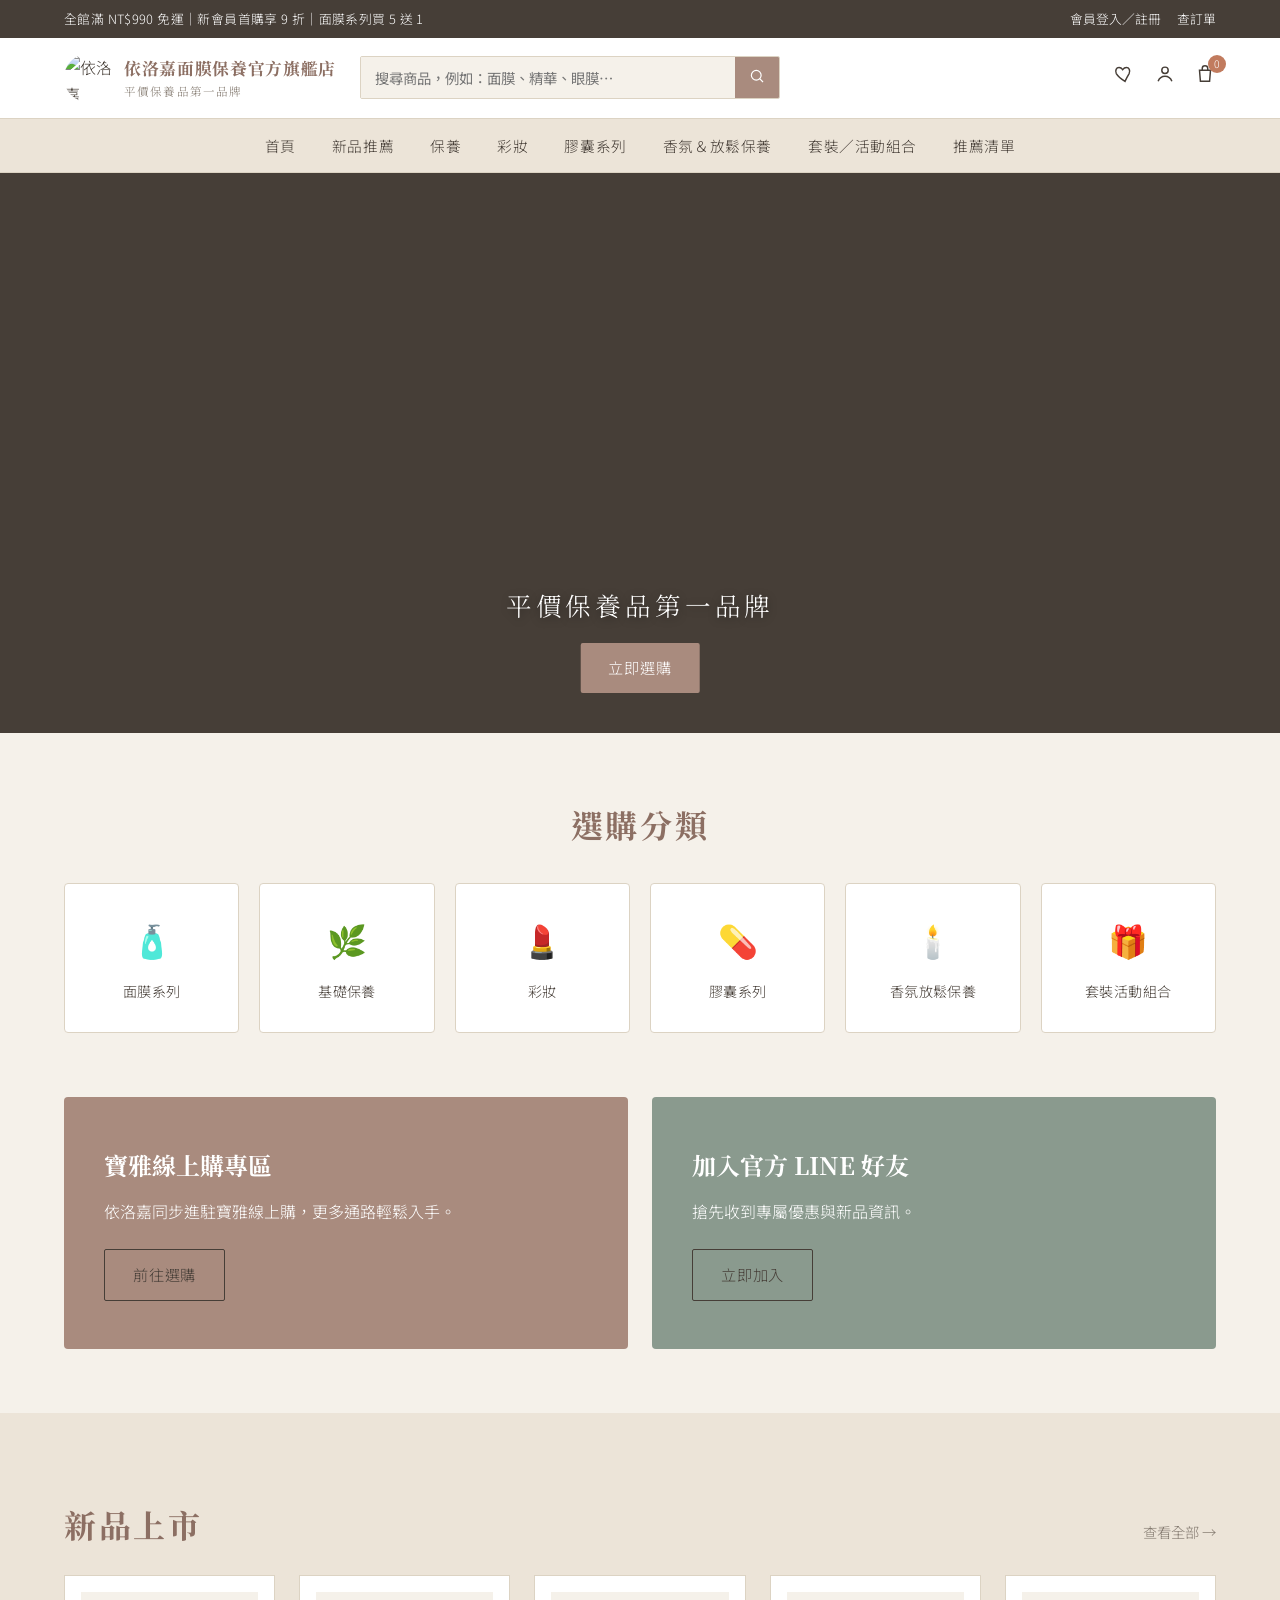
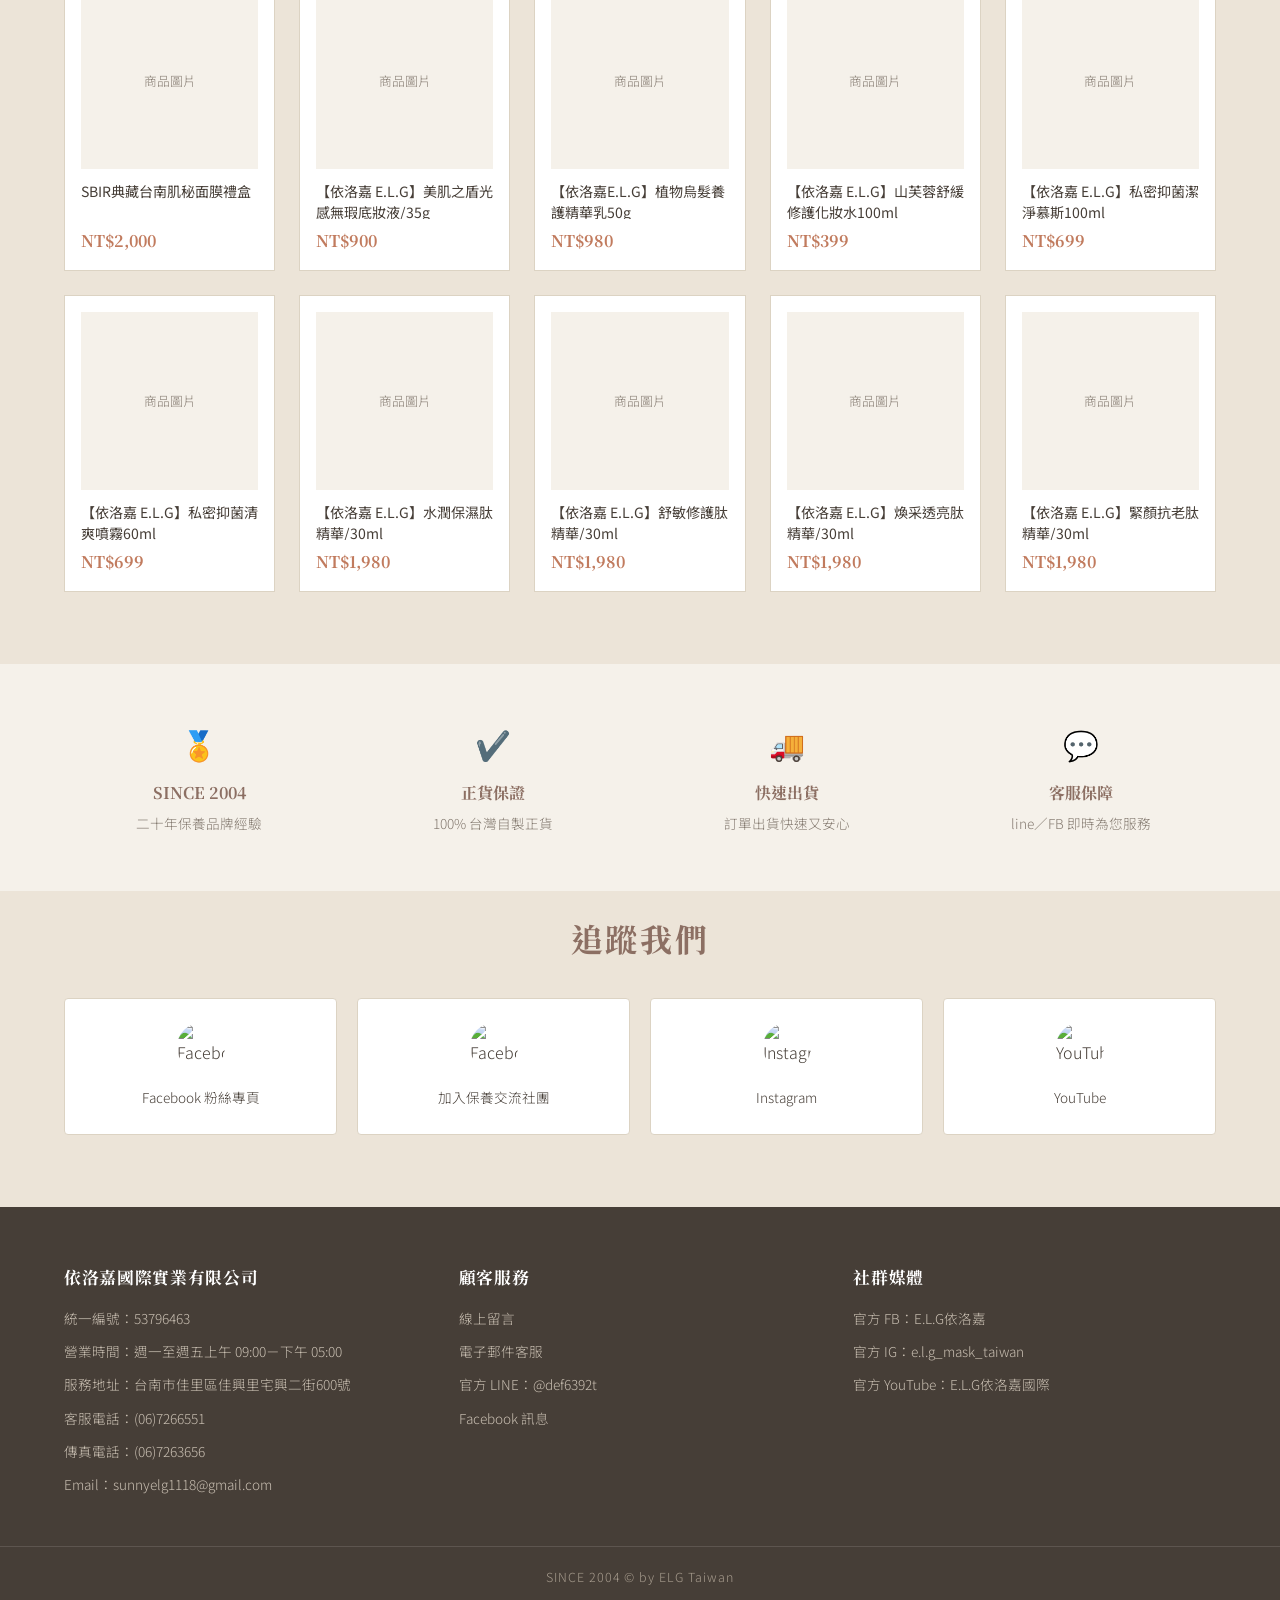
==== index.html @ 9f3d110c "Add homepage for ELG Taiwan flagship store Pure HTML/CSS homepage with Morandi color palette, magazi" ====
<!DOCTYPE html>
<html lang="zh-Hant">
<head>
<meta charset="UTF-8">
<meta name="viewport" content="width=device-width, initial-scale=1.0">
<title>依洛嘉面膜保養官方旗艦店｜平價保養品第一品牌</title>
<meta name="description" content="依洛嘉 E.L.G 面膜保養官方旗艦店，平價保養品第一品牌。提供面膜、保養、彩妝、膠囊系列、香氛放鬆保養等商品，線上選購最新優惠。">
<link rel="preconnect" href="https://fonts.googleapis.com">
<link rel="preconnect" href="https://fonts.gstatic.com" crossorigin>
<link href="https://fonts.googleapis.com/css2?family=Noto+Serif+TC:wght@500;700&family=Noto+Sans+TC:wght@300;400;500;700&display=swap" rel="stylesheet">
<link rel="stylesheet" href="css/style.css">
</head>
<body>

<!-- ========== 頂部提示列 ========== -->
<div class="topbar">
  <div class="topbar__inner">
    <p class="topbar__marquee">全館滿 NT$990 免運｜新會員首購享 9 折｜面膜系列買 5 送 1</p>
    <nav class="topbar__links" aria-label="會員功能">
      <a href="#">會員登入／註冊</a>
      <a href="#">查訂單</a>
    </nav>
  </div>
</div>

<!-- ========== 主導覽 Header ========== -->
<header class="site-header">
  <input type="checkbox" id="nav-toggle" class="nav-toggle">
  <div class="site-header__inner">

    <a href="index.html" class="logo">
      <img src="https://image-cdn-flare.qdm.cloud/q60d4bf275a1cc/image/data/2021/07/08/687747297079cf05accaf8c39b021a14.jpg" alt="依洛嘉 E.L.G Logo">
      <span class="logo__text">
        <strong>依洛嘉面膜保養官方旗艦店</strong>
        <small>平價保養品第一品牌</small>
      </span>
    </a>

    <form class="search-form" action="#" method="get" role="search">
      <input type="search" name="q" placeholder="搜尋商品，例如：面膜、精華、眼膜…" aria-label="搜尋商品">
      <button type="submit" aria-label="搜尋">
        <svg viewBox="0 0 24 24" fill="none" stroke="currentColor" stroke-width="1.6"><circle cx="11" cy="11" r="6.5"/><path d="M20 20l-4.5-4.5"/></svg>
      </button>
    </form>

    <div class="header-icons">
      <a href="#" class="header-icons__item" aria-label="願望清單">
        <svg viewBox="0 0 24 24" fill="none" stroke="currentColor" stroke-width="1.6"><path d="M12 20s-7-4.35-9.5-8.5C1 8 2.5 5 5.5 5c2 0 3.2 1.2 4 2.3C10.3 6.2 11.5 5 13.5 5c3 0 4.5 3 3 6.5C14 15.65 12 20 12 20Z"/></svg>
      </a>
      <a href="#" class="header-icons__item" aria-label="會員中心">
        <svg viewBox="0 0 24 24" fill="none" stroke="currentColor" stroke-width="1.6"><circle cx="12" cy="8" r="3.5"/><path d="M4.5 20c1.5-4 5-5.5 7.5-5.5s6 1.5 7.5 5.5"/></svg>
      </a>
      <a href="#" class="header-icons__item header-icons__item--cart" aria-label="購物車">
        <svg viewBox="0 0 24 24" fill="none" stroke="currentColor" stroke-width="1.6"><path d="M6 8h12l-1 12H7L6 8Z"/><path d="M9 8V6a3 3 0 0 1 6 0v2"/></svg>
        <span class="cart-badge">0</span>
      </a>
    </div>

    <label for="nav-toggle" class="nav-toggle-label" aria-label="開啟選單">
      <span></span><span></span><span></span>
    </label>
  </div>

  <!-- ========== 主選單 ========== -->
  <nav class="main-nav">
    <ul class="main-nav__list">
      <li><a href="#">首頁</a></li>
      <li><a href="#">新品推薦</a></li>

      <li>
        <details>
          <summary>保養</summary>
          <div class="dropdown dropdown--mega">
            <div class="dropdown__col">
              <h4>基礎保養</h4>
              <ul>
                <li><a href="#">化妝水／精華</a></li>
                <li><a href="#">乳液／面霜</a></li>
                <li><a href="#">控油／抗痘</a></li>
                <li><a href="#">眼部保養</a></li>
                <li><a href="#">清潔洗卸</a></li>
                <li><a href="#">私密保養</a></li>
              </ul>
            </div>
            <div class="dropdown__col">
              <h4>面膜系列</h4>
              <ul>
                <li><a href="#">補水／保濕面膜</a></li>
                <li><a href="#">修護面膜</a></li>
                <li><a href="#">抗老／亮白面膜</a></li>
                <li><a href="#">眼膜</a></li>
                <li><a href="#">唇膜</a></li>
                <li><a href="#">手足保養</a></li>
                <li><a href="#">局部保養</a></li>
              </ul>
            </div>
          </div>
        </details>
      </li>

      <li>
        <details>
          <summary>彩妝</summary>
          <div class="dropdown">
            <ul>
              <li><a href="#">臉部彩妝</a></li>
              <li><a href="#">眼妝</a></li>
              <li><a href="#">唇妝</a></li>
              <li><a href="#">定妝／修容</a></li>
            </ul>
          </div>
        </details>
      </li>

      <li>
        <details>
          <summary>膠囊系列</summary>
          <div class="dropdown">
            <ul>
              <li><a href="#">保養膠囊</a></li>
              <li><a href="#">時空膠囊</a></li>
              <li><a href="#">護髮膠囊</a></li>
            </ul>
          </div>
        </details>
      </li>

      <li>
        <details>
          <summary>香氛＆放鬆保養</summary>
          <div class="dropdown">
            <ul>
              <li><a href="#">精油</a></li>
              <li><a href="#">香水</a></li>
              <li><a href="#">SPA蒸氣眼罩</a></li>
            </ul>
          </div>
        </details>
      </li>

      <li>
        <details>
          <summary>套裝／活動組合</summary>
          <div class="dropdown">
            <ul>
              <li><a href="#">限定組合</a></li>
              <li><a href="#">禮盒／節日限定</a></li>
              <li><a href="#">促銷／新品推薦</a></li>
            </ul>
          </div>
        </details>
      </li>

      <li>
        <details>
          <summary>推薦清單</summary>
          <div class="dropdown">
            <ul>
              <li><a href="#">乾燥肌</a></li>
              <li><a href="#">敏感肌</a></li>
              <li><a href="#">痘痘粉刺肌</a></li>
              <li><a href="#">暗沉／老化</a></li>
              <li><a href="#">旅行便攜</a></li>
            </ul>
          </div>
        </details>
      </li>
    </ul>
  </nav>
</header>

<main>

  <!-- ========== 主視覺輪播 ========== -->
  <section class="hero" aria-label="主視覺輪播">
    <div class="hero__carousel">
      <a href="https://www.elg.com.tw/%E3%80%90%E5%AF%B6%E9%9B%85%E7%B7%9A%E4%B8%8A%E8%B3%BC%E5%B0%88%E5%8D%80%E3%80%91" class="hero__slide" style="animation-delay:0s">
        <img src="https://image-cdn-flare.qdm.cloud/q60d4bf275a1cc/image/data/2022/02/09/eb93a2e07f1023db394487aa5cb11ea7.jpg" alt="寶雅線上購專區">
      </a>
      <a href="https://lin.ee/k1XI3R1" class="hero__slide" style="animation-delay:4s">
        <img src="https://image-cdn-flare.qdm.cloud/q60d4bf275a1cc/image/data/2024/04/09/ffadb8783f79af01b2837f3e7589319a.jpg" alt="加入官方 LINE 好友">
      </a>
      <a href="#" class="hero__slide" style="animation-delay:8s">
        <img src="https://image-cdn-flare.qdm.cloud/q60d4bf275a1cc/image/data/2024/05/16/706f2f9a3b0bb71d6ec86ab7e56e1674.png" alt="品牌形象圖">
      </a>
      <a href="#" class="hero__slide" style="animation-delay:12s">
        <img src="https://image-cdn-flare.qdm.cloud/q60d4bf275a1cc/image/data/2024/03/29/bc053ead0a1ae399f54a1c70ff01e916.jpg" alt="新會員好禮">
      </a>
    </div>
    <div class="hero__caption">
      <p class="hero__slogan">平價保養品第一品牌</p>
      <a href="#latest-products" class="btn btn--primary">立即選購</a>
    </div>
  </section>

  <!-- ========== 分類快捷區 ========== -->
  <section class="categories">
    <div class="container">
      <h2 class="section-title">選購分類</h2>
      <div class="categories__grid">
        <a href="#" class="category-card">
          <span class="category-card__icon">🧴</span>
          <span class="category-card__name">面膜系列</span>
        </a>
        <a href="#" class="category-card">
          <span class="category-card__icon">🌿</span>
          <span class="category-card__name">基礎保養</span>
        </a>
        <a href="#" class="category-card">
          <span class="category-card__icon">💄</span>
          <span class="category-card__name">彩妝</span>
        </a>
        <a href="#" class="category-card">
          <span class="category-card__icon">💊</span>
          <span class="category-card__name">膠囊系列</span>
        </a>
        <a href="#" class="category-card">
          <span class="category-card__icon">🕯️</span>
          <span class="category-card__name">香氛放鬆保養</span>
        </a>
        <a href="#" class="category-card">
          <span class="category-card__icon">🎁</span>
          <span class="category-card__name">套裝活動組合</span>
        </a>
      </div>
    </div>
  </section>

  <!-- ========== 促銷橫幅 ========== -->
  <section class="promo-banner">
    <div class="container promo-banner__grid">
      <div class="promo-banner__block promo-banner__block--primary">
        <h3>寶雅線上購專區</h3>
        <p>依洛嘉同步進駐寶雅線上購，更多通路輕鬆入手。</p>
        <a href="https://www.elg.com.tw/%E3%80%90%E5%AF%B6%E9%9B%85%E7%B7%9A%E4%B8%8A%E8%B3%BC%E5%B0%88%E5%8D%80%E3%80%91" class="btn btn--outline">前往選購</a>
      </div>
      <div class="promo-banner__block promo-banner__block--secondary">
        <h3>加入官方 LINE 好友</h3>
        <p>搶先收到專屬優惠與新品資訊。</p>
        <a href="https://lin.ee/k1XI3R1" class="btn btn--outline">立即加入</a>
      </div>
    </div>
  </section>

  <!-- ========== 最新商品 ========== -->
  <section class="latest-products" id="latest-products">
    <div class="container">
      <div class="section-head">
        <h2 class="section-title">新品上市</h2>
        <a href="#" class="section-head__more">查看全部 →</a>
      </div>
      <div class="product-grid">

        <article class="product-card">
          <a href="#" class="product-card__image"><span>商品圖片</span></a>
          <h3 class="product-card__name"><a href="#">SBIR典藏台南肌秘面膜禮盒</a></h3>
          <p class="product-card__price">NT$2,000</p>
        </article>

        <article class="product-card">
          <a href="#" class="product-card__image"><span>商品圖片</span></a>
          <h3 class="product-card__name"><a href="#">【依洛嘉 E.L.G】美肌之盾光感無瑕底妝液/35g</a></h3>
          <p class="product-card__price">NT$900</p>
        </article>

        <article class="product-card">
          <a href="#" class="product-card__image"><span>商品圖片</span></a>
          <h3 class="product-card__name"><a href="#">【依洛嘉E.L.G】植物烏髮養護精華乳50g</a></h3>
          <p class="product-card__price">NT$980</p>
        </article>

        <article class="product-card">
          <a href="#" class="product-card__image"><span>商品圖片</span></a>
          <h3 class="product-card__name"><a href="#">【依洛嘉 E.L.G】山芙蓉舒緩修護化妝水100ml</a></h3>
          <p class="product-card__price">NT$399</p>
        </article>

        <article class="product-card">
          <a href="#" class="product-card__image"><span>商品圖片</span></a>
          <h3 class="product-card__name"><a href="#">【依洛嘉 E.L.G】私密抑菌潔淨慕斯100ml</a></h3>
          <p class="product-card__price">NT$699</p>
        </article>

        <article class="product-card">
          <a href="#" class="product-card__image"><span>商品圖片</span></a>
          <h3 class="product-card__name"><a href="#">【依洛嘉 E.L.G】私密抑菌清爽噴霧60ml</a></h3>
          <p class="product-card__price">NT$699</p>
        </article>

        <article class="product-card">
          <a href="#" class="product-card__image"><span>商品圖片</span></a>
          <h3 class="product-card__name"><a href="#">【依洛嘉 E.L.G】水潤保濕肽精華/30ml</a></h3>
          <p class="product-card__price">NT$1,980</p>
        </article>

        <article class="product-card">
          <a href="#" class="product-card__image"><span>商品圖片</span></a>
          <h3 class="product-card__name"><a href="#">【依洛嘉 E.L.G】舒敏修護肽精華/30ml</a></h3>
          <p class="product-card__price">NT$1,980</p>
        </article>

        <article class="product-card">
          <a href="#" class="product-card__image"><span>商品圖片</span></a>
          <h3 class="product-card__name"><a href="#">【依洛嘉 E.L.G】煥采透亮肽精華/30ml</a></h3>
          <p class="product-card__price">NT$1,980</p>
        </article>

        <article class="product-card">
          <a href="#" class="product-card__image"><span>商品圖片</span></a>
          <h3 class="product-card__name"><a href="#">【依洛嘉 E.L.G】緊顏抗老肽精華/30ml</a></h3>
          <p class="product-card__price">NT$1,980</p>
        </article>

      </div>
    </div>
  </section>

  <!-- ========== 品牌信任區 ========== -->
  <section class="trust">
    <div class="container trust__grid">
      <div class="trust__item">
        <span class="trust__icon">🏅</span>
        <h3>SINCE 2004</h3>
        <p>二十年保養品牌經驗</p>
      </div>
      <div class="trust__item">
        <span class="trust__icon">✔️</span>
        <h3>正貨保證</h3>
        <p>100% 台灣自製正貨</p>
      </div>
      <div class="trust__item">
        <span class="trust__icon">🚚</span>
        <h3>快速出貨</h3>
        <p>訂單出貨快速又安心</p>
      </div>
      <div class="trust__item">
        <span class="trust__icon">💬</span>
        <h3>客服保障</h3>
        <p>line／FB 即時為您服務</p>
      </div>
    </div>
  </section>

  <!-- ========== 社群連結 ========== -->
  <section class="social">
    <div class="container">
      <h2 class="section-title">追蹤我們</h2>
      <div class="social__grid">
        <a href="https://www.facebook.com/elgshop" class="social-card" target="_blank" rel="noopener">
          <img src="https://image-cdn-flare.qdm.cloud/q60d4bf275a1cc/image/data/2021/09/24/37810461f75e41aa3a1277929921a789.jpg" alt="Facebook 粉絲專頁">
          <span>Facebook 粉絲專頁</span>
        </a>
        <a href="https://www.facebook.com/groups/elgbeautiful" class="social-card" target="_blank" rel="noopener">
          <img src="https://image-cdn-flare.qdm.cloud/q60d4bf275a1cc/image/data/2021/09/24/b0bff9e46a9417745fcccc2fa30e5704.jpg" alt="Facebook 社團">
          <span>加入保養交流社團</span>
        </a>
        <a href="https://www.instagram.com/e.l.g_mask_taiwan/" class="social-card" target="_blank" rel="noopener">
          <img src="https://image-cdn-flare.qdm.cloud/q60d4bf275a1cc/image/data/2021/09/24/e2612e3e4bf69b62ef48c8296b8240cc.jpg" alt="Instagram">
          <span>Instagram</span>
        </a>
        <a href="https://www.youtube.com/channel/UCHavmgJFWc-RgWnPcysogzw" class="social-card" target="_blank" rel="noopener">
          <img src="https://image-cdn-flare.qdm.cloud/q60d4bf275a1cc/image/data/2021/09/24/5ffafa16a5ea81bb3bed4cd703a81ddb.jpg" alt="YouTube">
          <span>YouTube</span>
        </a>
      </div>
    </div>
  </section>

</main>

<!-- ========== 頁尾 ========== -->
<footer class="site-footer">
  <div class="container site-footer__grid">

    <div class="site-footer__col">
      <h4>依洛嘉國際實業有限公司</h4>
      <p>統一編號：53796463</p>
      <p>營業時間：週一至週五上午 09:00－下午 05:00</p>
      <p>服務地址：台南市佳里區佳興里宅興二街600號</p>
      <p>客服電話：(06)7266551</p>
      <p>傳真電話：(06)7263656</p>
      <p>Email：<a href="mailto:sunnyelg1118@gmail.com">sunnyelg1118@gmail.com</a></p>
    </div>

    <div class="site-footer__col">
      <h4>顧客服務</h4>
      <p><a href="https://www.elg.com.tw/contact">線上留言</a></p>
      <p><a href="mailto:sunnyelg1118@gmail.com">電子郵件客服</a></p>
      <p><a href="https://line.naver.jp/ti/p/~@def6392t">官方 LINE：@def6392t</a></p>
      <p><a href="https://www.messenger.com/t/elgshop">Facebook 訊息</a></p>
    </div>

    <div class="site-footer__col">
      <h4>社群媒體</h4>
      <p><a href="https://www.facebook.com/elgshop">官方 FB：E.L.G依洛嘉</a></p>
      <p><a href="https://www.instagram.com/e.l.g_mask_taiwan/">官方 IG：e.l.g_mask_taiwan</a></p>
      <p><a href="https://www.youtube.com/channel/UCHavmgJFWc-RgWnPcysogzw">官方 YouTube：E.L.G依洛嘉國際</a></p>
    </div>

  </div>

  <div class="site-footer__bottom">
    <p>SINCE 2004 &copy; by ELG Taiwan</p>
  </div>
</footer>

</body>
</html>
---- css/style.css ----
/* ========================================================
   依洛嘉面膜保養官方旗艦店｜首頁樣式
   色系：莫蘭迪（低飽和灰調） / 風格：雜誌編輯風 / RWD：純 CSS
   ======================================================== */

:root {
  /* 莫蘭迪色票 */
  --color-bg:        #F5F1EA;   /* 燕麥米底色 */
  --color-bg-alt:     #ECE4D8;   /* 區塊交替底色 */
  --color-surface:    #FFFFFF;
  --color-primary:     #A98B7E;   /* 霧玫瑰／灰棕 */
  --color-primary-dark:#8C6F63;
  --color-secondary:   #8A9A8E;   /* 霧灰綠 */
  --color-accent:      #C17B5E;   /* 磚橘，點綴促銷 */
  --color-text:        #463E37;   /* 暖灰黑 */
  --color-text-light:  #847A70;
  --color-border:      #DCD3C3;

  --font-serif: "Noto Serif TC", serif;
  --font-sans:  "Noto Sans TC", sans-serif;

  --container-width: 1200px;
}

* { box-sizing: border-box; }
html, body { margin: 0; padding: 0; }

body {
  font-family: var(--font-sans);
  color: var(--color-text);
  background: var(--color-bg);
  line-height: 1.7;
  font-weight: 300;
}

img { max-width: 100%; display: block; }
a { color: inherit; text-decoration: none; }
ul { list-style: none; margin: 0; padding: 0; }

.container {
  max-width: var(--container-width);
  margin: 0 auto;
  padding: 0 24px;
}

.section-title {
  font-family: var(--font-serif);
  font-weight: 700;
  font-size: 2rem;
  letter-spacing: 0.08em;
  margin: 0 0 32px;
  text-align: center;
  color: var(--color-primary-dark);
}

.section-head {
  display: flex;
  align-items: baseline;
  justify-content: space-between;
  margin-bottom: 24px;
}
.section-head .section-title { margin-bottom: 0; }
.section-head__more {
  font-size: 0.9rem;
  color: var(--color-text-light);
  white-space: nowrap;
}
.section-head__more:hover { color: var(--color-primary); }

.btn {
  display: inline-block;
  padding: 12px 28px;
  border-radius: 2px;
  font-size: 0.95rem;
  letter-spacing: 0.05em;
  transition: background .2s, color .2s, border-color .2s;
}
.btn--primary {
  background: var(--color-primary);
  color: #fff;
}
.btn--primary:hover { background: var(--color-primary-dark); }
.btn--outline {
  border: 1px solid var(--color-surface);
  color: var(--color-surface);
}
.promo-banner .btn--outline { border-color: var(--color-text); color: var(--color-text); }
.promo-banner .btn--outline:hover { background: var(--color-text); color: #fff; }

/* ===================== 頂部提示列 ===================== */
.topbar {
  background: var(--color-text);
  color: #fff;
  font-size: 0.8rem;
}
.topbar__inner {
  max-width: var(--container-width);
  margin: 0 auto;
  padding: 8px 24px;
  display: flex;
  align-items: center;
  justify-content: space-between;
  gap: 16px;
}
.topbar__marquee {
  margin: 0;
  white-space: nowrap;
  overflow: hidden;
  text-overflow: ellipsis;
  letter-spacing: 0.03em;
}
.topbar__links { display: flex; gap: 16px; flex-shrink: 0; }
.topbar__links a:hover { color: var(--color-accent); }

/* ===================== 主導覽 Header ===================== */
.site-header {
  background: var(--color-surface);
  border-bottom: 1px solid var(--color-border);
  position: sticky;
  top: 0;
  z-index: 100;
}
.site-header__inner {
  max-width: var(--container-width);
  margin: 0 auto;
  padding: 16px 24px;
  display: flex;
  align-items: center;
  gap: 24px;
}

.logo {
  display: flex;
  align-items: center;
  gap: 12px;
  flex-shrink: 0;
}
.logo img {
  width: 48px;
  height: 48px;
  border-radius: 50%;
  object-fit: cover;
}
.logo__text {
  display: flex;
  flex-direction: column;
  font-family: var(--font-serif);
}
.logo__text strong {
  font-size: 1.05rem;
  color: var(--color-primary-dark);
  letter-spacing: 0.04em;
}
.logo__text small {
  font-size: 0.72rem;
  color: var(--color-text-light);
  letter-spacing: 0.1em;
}

.search-form {
  flex: 1;
  display: flex;
  max-width: 420px;
  border: 1px solid var(--color-border);
  border-radius: 2px;
  overflow: hidden;
}
.search-form input {
  flex: 1;
  border: none;
  padding: 10px 14px;
  font-family: var(--font-sans);
  font-size: 0.9rem;
  background: var(--color-bg);
  outline: none;
}
.search-form button {
  border: none;
  background: var(--color-primary);
  color: #fff;
  width: 44px;
  cursor: pointer;
}
.search-form svg { width: 18px; height: 18px; margin: 0 auto; }

.header-icons {
  display: flex;
  align-items: center;
  gap: 18px;
  margin-left: auto;
  flex-shrink: 0;
}
.header-icons__item {
  position: relative;
  color: var(--color-text);
}
.header-icons__item svg { width: 22px; height: 22px; }
.header-icons__item:hover { color: var(--color-primary); }
.cart-badge {
  position: absolute;
  top: -8px;
  right: -10px;
  background: var(--color-accent);
  color: #fff;
  font-size: 0.65rem;
  width: 18px;
  height: 18px;
  border-radius: 50%;
  display: flex;
  align-items: center;
  justify-content: center;
}

.nav-toggle { display: none; }
.nav-toggle-label {
  display: none;
  flex-direction: column;
  justify-content: center;
  gap: 5px;
  width: 28px;
  height: 22px;
  cursor: pointer;
}
.nav-toggle-label span {
  display: block;
  height: 2px;
  background: var(--color-text);
}

/* ===================== 主選單 ===================== */
.main-nav {
  background: var(--color-bg-alt);
  border-top: 1px solid var(--color-border);
}
.main-nav__list {
  max-width: var(--container-width);
  margin: 0 auto;
  padding: 0 24px;
  display: flex;
  justify-content: center;
}
.main-nav__list > li {
  position: relative;
}
.main-nav__list > li > a,
.main-nav__list > li > details > summary {
  display: block;
  padding: 14px 18px;
  font-size: 0.92rem;
  letter-spacing: 0.04em;
  cursor: pointer;
  list-style: none;
}
.main-nav__list > li > details > summary::-webkit-details-marker { display: none; }
.main-nav__list > li > a:hover,
.main-nav__list > li > details > summary:hover {
  color: var(--color-primary-dark);
  background: var(--color-surface);
}

.dropdown {
  display: none;
  position: absolute;
  top: 100%;
  left: 0;
  background: var(--color-surface);
  border: 1px solid var(--color-border);
  padding: 20px;
  min-width: 200px;
  box-shadow: 0 8px 20px rgba(70,62,55,0.08);
  z-index: 10;
}
.dropdown ul { display: flex; flex-direction: column; gap: 8px; white-space: nowrap; }
.dropdown a:hover { color: var(--color-primary); }
.dropdown--mega { display: none; flex-direction: row; gap: 40px; }
.dropdown__col h4 {
  font-family: var(--font-serif);
  font-size: 0.9rem;
  color: var(--color-primary-dark);
  margin: 0 0 10px;
}

@media (min-width: 1024px) {
  .main-nav__list > li:hover > .dropdown { display: block; }
  .main-nav__list > li:hover > details > .dropdown--mega { display: flex; }
}

/* ===================== 主視覺輪播（純 CSS 淡入輪播） ===================== */
.hero { position: relative; background: var(--color-text); }
.hero__carousel {
  position: relative;
  width: 100%;
  aspect-ratio: 16 / 7;
  overflow: hidden;
}
.hero__slide {
  position: absolute;
  inset: 0;
  opacity: 0;
  animation: hero-fade 16s infinite;
}
.hero__slide img { width: 100%; height: 100%; object-fit: cover; }
@keyframes hero-fade {
  0%   { opacity: 0; }
  2%   { opacity: 1; }
  23%  { opacity: 1; }
  25%  { opacity: 0; }
  100% { opacity: 0; }
}
.hero__caption {
  position: absolute;
  left: 50%;
  bottom: 40px;
  transform: translateX(-50%);
  text-align: center;
  color: #fff;
  z-index: 5;
}
.hero__slogan {
  font-family: var(--font-serif);
  font-size: 1.6rem;
  letter-spacing: 0.15em;
  text-shadow: 0 2px 10px rgba(0,0,0,0.4);
  margin: 0 0 16px;
}

/* ===================== 分類快捷區 ===================== */
.categories { padding: 64px 0 40px; }
.categories__grid {
  display: grid;
  grid-template-columns: repeat(6, 1fr);
  gap: 20px;
}
.category-card {
  background: var(--color-surface);
  border: 1px solid var(--color-border);
  padding: 28px 12px;
  text-align: center;
  border-radius: 4px;
  transition: transform .2s, box-shadow .2s;
}
.category-card:hover {
  transform: translateY(-4px);
  box-shadow: 0 10px 24px rgba(70,62,55,0.1);
}
.category-card__icon { display: block; font-size: 2rem; margin-bottom: 10px; }
.category-card__name { font-size: 0.88rem; letter-spacing: 0.03em; }

/* ===================== 促銷橫幅 ===================== */
.promo-banner { padding: 24px 0 64px; }
.promo-banner__grid {
  display: grid;
  grid-template-columns: 1fr 1fr;
  gap: 24px;
}
.promo-banner__block {
  padding: 48px 40px;
  color: #fff;
  border-radius: 4px;
}
.promo-banner__block--primary { background: var(--color-primary); }
.promo-banner__block--secondary { background: var(--color-secondary); }
.promo-banner__block h3 {
  font-family: var(--font-serif);
  font-size: 1.5rem;
  margin: 0 0 12px;
}
.promo-banner__block p { margin: 0 0 24px; font-weight: 300; }

/* ===================== 最新商品 ===================== */
.latest-products { padding: 20px 0 72px; background: var(--color-bg-alt); }
.latest-products .section-head { padding-top: 64px; }
.product-grid {
  display: grid;
  grid-template-columns: repeat(5, 1fr);
  gap: 24px;
}
.product-card {
  background: var(--color-surface);
  border: 1px solid var(--color-border);
  padding: 16px;
  transition: box-shadow .2s;
}
.product-card:hover { box-shadow: 0 10px 24px rgba(70,62,55,0.1); }
.product-card__image {
  display: flex;
  align-items: center;
  justify-content: center;
  aspect-ratio: 1 / 1;
  background: var(--color-bg);
  color: var(--color-text-light);
  font-size: 0.8rem;
  margin-bottom: 12px;
}
.product-card__name {
  font-size: 0.88rem;
  font-weight: 400;
  margin: 0 0 8px;
  line-height: 1.5;
  height: 2.7em;
  overflow: hidden;
}
.product-card__name a:hover { color: var(--color-primary); }
.product-card__price {
  font-family: var(--font-serif);
  font-weight: 700;
  color: var(--color-accent);
  margin: 0;
}

/* ===================== 品牌信任區 ===================== */
.trust { padding: 56px 0; }
.trust__grid {
  display: grid;
  grid-template-columns: repeat(4, 1fr);
  gap: 24px;
  text-align: center;
}
.trust__icon { font-size: 1.8rem; display: block; margin-bottom: 10px; }
.trust__item h3 {
  font-family: var(--font-serif);
  font-size: 1rem;
  margin: 0 0 6px;
  color: var(--color-primary-dark);
}
.trust__item p { margin: 0; font-size: 0.85rem; color: var(--color-text-light); }

/* ===================== 社群連結 ===================== */
.social { padding: 20px 0 72px; background: var(--color-bg-alt); }
.social__grid {
  display: grid;
  grid-template-columns: repeat(4, 1fr);
  gap: 20px;
}
.social-card {
  background: var(--color-surface);
  border: 1px solid var(--color-border);
  text-align: center;
  padding: 24px 12px;
  border-radius: 4px;
  transition: transform .2s;
}
.social-card:hover { transform: translateY(-4px); }
.social-card img {
  width: 48px;
  height: 48px;
  margin: 0 auto 12px;
  border-radius: 50%;
  object-fit: cover;
}
.social-card span { font-size: 0.85rem; }

/* ===================== 頁尾 ===================== */
.site-footer {
  background: var(--color-text);
  color: #E6DFD6;
  padding: 56px 0 0;
}
.site-footer__grid {
  display: grid;
  grid-template-columns: repeat(3, 1fr);
  gap: 32px;
  padding-bottom: 40px;
}
.site-footer__col h4 {
  font-family: var(--font-serif);
  color: #fff;
  font-size: 1.05rem;
  margin: 0 0 16px;
  letter-spacing: 0.04em;
}
.site-footer__col p { margin: 0 0 10px; font-size: 0.85rem; color: #C9BFB2; }
.site-footer__col a:hover { color: #fff; }

.site-footer__bottom {
  border-top: 1px solid rgba(255,255,255,0.12);
  padding: 20px 24px;
  text-align: center;
  font-size: 0.78rem;
  letter-spacing: 0.08em;
  color: #A79C8E;
}
.site-footer__bottom p { margin: 0; }

/* ========================================================
   RWD：平板
   ======================================================== */
@media (max-width: 1023px) {
  .main-nav { display: none; }
  .nav-toggle-label { display: flex; }

  .nav-toggle:checked ~ .main-nav {
    display: block;
  }
  .main-nav__list { flex-direction: column; padding: 0; }
  .main-nav__list > li > a,
  .main-nav__list > li > details > summary {
    padding: 14px 24px;
    border-bottom: 1px solid var(--color-border);
  }
  .dropdown, .dropdown--mega {
    display: none;
    position: static;
    border: none;
    flex-direction: column;
    gap: 20px;
    background: var(--color-bg);
    box-shadow: none;
    padding: 12px 24px 12px 36px;
  }
  .main-nav__list details[open] > .dropdown,
  .main-nav__list details[open] > .dropdown--mega {
    display: flex;
  }

  .categories__grid { grid-template-columns: repeat(3, 1fr); }
  .product-grid { grid-template-columns: repeat(3, 1fr); }
  .social__grid { grid-template-columns: repeat(2, 1fr); }
  .site-footer__grid { grid-template-columns: 1fr 1fr; }
}

/* ========================================================
   RWD：手機
   ======================================================== */
@media (max-width: 640px) {
  .topbar__marquee { font-size: 0.72rem; }
  .topbar__links { display: none; }

  .site-header__inner { flex-wrap: wrap; }
  .search-form { order: 3; flex: 1 0 100%; max-width: none; }

  .hero__carousel { aspect-ratio: 4 / 5; }
  .hero__slogan { font-size: 1.2rem; }

  .categories__grid { grid-template-columns: repeat(2, 1fr); }
  .promo-banner__grid { grid-template-columns: 1fr; }
  .product-grid { grid-template-columns: repeat(2, 1fr); }
  .trust__grid { grid-template-columns: repeat(2, 1fr); }
  .social__grid { grid-template-columns: repeat(2, 1fr); }
  .site-footer__grid { grid-template-columns: 1fr; }

  .section-title { font-size: 1.5rem; }
}
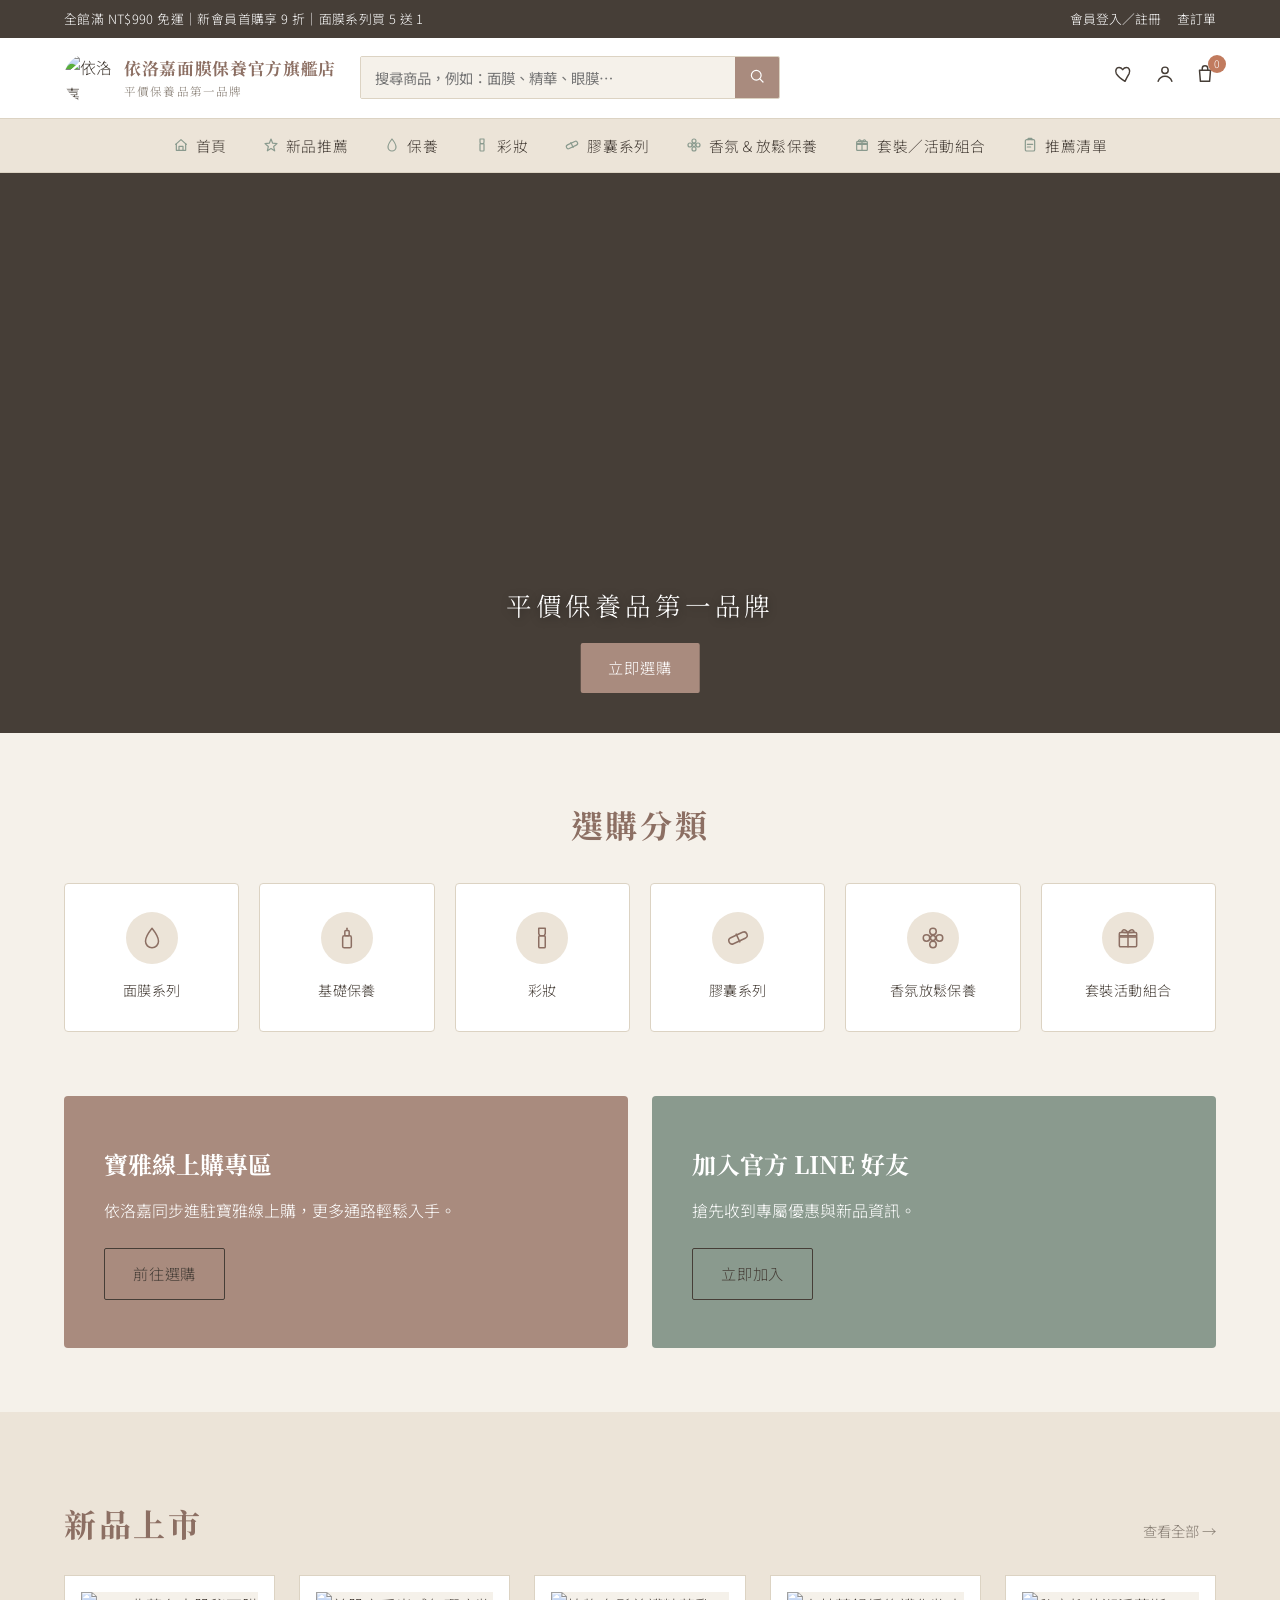
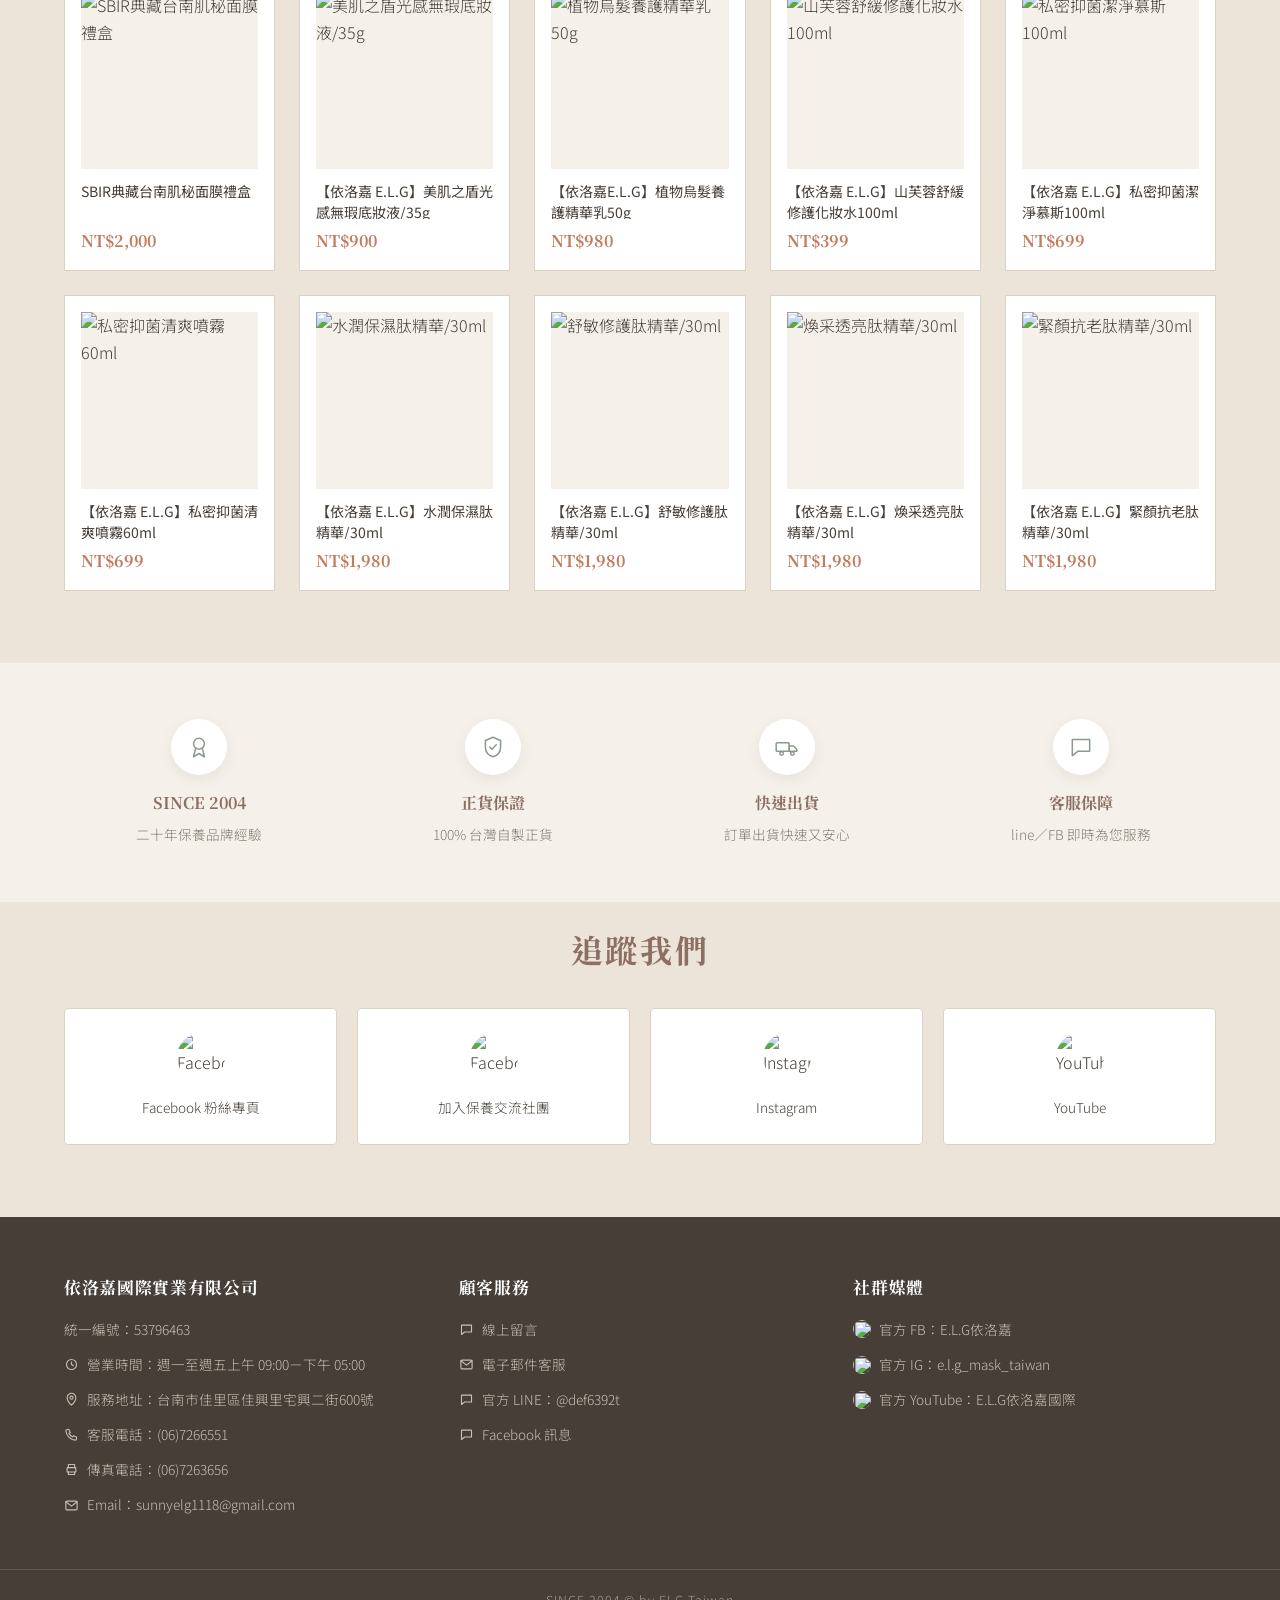
==== commit b805c804: "Add icon system, interactive effects, and real product images - Replace emoji with an inline SVG ico" ====
--- a/index.html
+++ b/index.html
@@ -10,7 +10,38 @@
 <link href="https://fonts.googleapis.com/css2?family=Noto+Serif+TC:wght@500;700&family=Noto+Sans+TC:wght@300;400;500;700&display=swap" rel="stylesheet">
 <link rel="stylesheet" href="css/style.css">
 </head>
-<body>
+<body id="top">
+<script>document.documentElement.classList.add('js-reveal');</script>
+
+<!-- ========== Icon Sprite（純 HTML／CSS，無需外部圖示套件） ========== -->
+<svg style="display:none" aria-hidden="true">
+  <symbol id="icon-search" viewBox="0 0 24 24"><circle cx="11" cy="11" r="6.5"/><path d="M20 20l-4.5-4.5"/></symbol>
+  <symbol id="icon-heart" viewBox="0 0 24 24"><path d="M12 20s-7-4.35-9.5-8.5C1 8 2.5 5 5.5 5c2 0 3.2 1.2 4 2.3C10.3 6.2 11.5 5 13.5 5c3 0 4.5 3 3 6.5C14 15.65 12 20 12 20Z"/></symbol>
+  <symbol id="icon-user" viewBox="0 0 24 24"><circle cx="12" cy="8" r="3.5"/><path d="M4.5 20c1.5-4 5-5.5 7.5-5.5s6 1.5 7.5 5.5"/></symbol>
+  <symbol id="icon-cart" viewBox="0 0 24 24"><path d="M6 8h12l-1 12H7L6 8Z"/><path d="M9 8V6a3 3 0 0 1 6 0v2"/></symbol>
+
+  <symbol id="icon-droplet" viewBox="0 0 24 24"><path d="M12 3C12 3 6 10.5 6 15a6 6 0 0 0 12 0C18 10.5 12 3 12 3Z"/></symbol>
+  <symbol id="icon-bottle" viewBox="0 0 24 24"><rect x="8" y="10" width="8" height="11" rx="1.5"/><rect x="10" y="5" width="4" height="5" rx="1"/><line x1="12" y1="3" x2="12" y2="5"/></symbol>
+  <symbol id="icon-lipstick" viewBox="0 0 24 24"><path d="M9 3h6v5l-1 2h-4l-1-2V3Z"/><rect x="9" y="10" width="6" height="11" rx="1"/></symbol>
+  <symbol id="icon-capsule" viewBox="0 0 24 24"><rect x="3" y="9" width="18" height="6" rx="3" transform="rotate(-25 12 12)"/><line x1="12" y1="8" x2="12" y2="16" transform="rotate(-25 12 12)"/></symbol>
+  <symbol id="icon-flower" viewBox="0 0 24 24"><circle cx="12" cy="12" r="2.3"/><circle cx="12" cy="6" r="3"/><circle cx="12" cy="18" r="3"/><circle cx="6" cy="12" r="3"/><circle cx="18" cy="12" r="3"/></symbol>
+  <symbol id="icon-gift" viewBox="0 0 24 24"><rect x="4" y="10" width="16" height="10" rx="1"/><rect x="4" y="7" width="16" height="4" rx="1"/><line x1="12" y1="7" x2="12" y2="20"/><path d="M12 7C12 7 9 3 7 5c-2 2 1 2 5 2Z"/><path d="M12 7C12 7 15 3 17 5c2 2-1 2-5 2Z"/></symbol>
+
+  <symbol id="icon-award" viewBox="0 0 24 24"><circle cx="12" cy="9" r="5"/><path d="M9 13l-2 8 5-3 5 3-2-8"/></symbol>
+  <symbol id="icon-shield" viewBox="0 0 24 24"><path d="M12 3l7 3v6c0 5-3.5 8-7 9-3.5-1-7-4-7-9V6l7-3Z"/><path d="M9 12l2 2 4-4"/></symbol>
+  <symbol id="icon-truck" viewBox="0 0 24 24"><rect x="2" y="8" width="12" height="8" rx="1"/><path d="M14 11h4l3 3v2h-7z"/><circle cx="7" cy="18" r="1.6"/><circle cx="17" cy="18" r="1.6"/></symbol>
+  <symbol id="icon-chat" viewBox="0 0 24 24"><path d="M4 5h16v11H9l-5 4V5Z"/></symbol>
+
+  <symbol id="icon-phone" viewBox="0 0 24 24"><path d="M5 4h3l2 5-2 1a12 12 0 0 0 6 6l1-2 5 2v3c0 1-1 2-2 2C11 21 3 13 3 6c0-1 1-2 2-2Z"/></symbol>
+  <symbol id="icon-printer" viewBox="0 0 24 24"><rect x="5" y="9" width="14" height="7" rx="1"/><path d="M7 9V4h10v5"/><path d="M7 16v4h10v-4"/></symbol>
+  <symbol id="icon-pin" viewBox="0 0 24 24"><path d="M12 21s7-6.5 7-12a7 7 0 0 0-14 0c0 5.5 7 12 7 12Z"/><circle cx="12" cy="9" r="2.5"/></symbol>
+  <symbol id="icon-clock" viewBox="0 0 24 24"><circle cx="12" cy="12" r="8"/><path d="M12 8v4l3 2"/></symbol>
+  <symbol id="icon-mail" viewBox="0 0 24 24"><rect x="3" y="5" width="18" height="14" rx="2"/><path d="M3 6l9 7 9-7"/></symbol>
+
+  <symbol id="icon-home" viewBox="0 0 24 24"><path d="M4 11l8-7 8 7"/><path d="M5 10v10h14V10"/><path d="M9 20v-6h6v6"/></symbol>
+  <symbol id="icon-star" viewBox="0 0 24 24"><path d="M12 3l2.5 6.3 6.5.6-5 4.4 1.5 6.4L12 17.3 6.5 20.7 8 14.3l-5-4.4 6.5-.6L12 3Z"/></symbol>
+  <symbol id="icon-clipboard" viewBox="0 0 24 24"><rect x="5" y="4" width="14" height="17" rx="2"/><path d="M9 4V3a1 1 0 0 1 1-1h4a1 1 0 0 1 1 1v1"/><path d="M8 11h8M8 15h5"/></symbol>
+</svg>
 
 <!-- ========== 頂部提示列 ========== -->
 <div class="topbar">
@@ -39,19 +70,19 @@
     <form class="search-form" action="#" method="get" role="search">
       <input type="search" name="q" placeholder="搜尋商品，例如：面膜、精華、眼膜…" aria-label="搜尋商品">
       <button type="submit" aria-label="搜尋">
-        <svg viewBox="0 0 24 24" fill="none" stroke="currentColor" stroke-width="1.6"><circle cx="11" cy="11" r="6.5"/><path d="M20 20l-4.5-4.5"/></svg>
+        <svg class="icon"><use href="#icon-search"/></svg>
       </button>
     </form>
 
     <div class="header-icons">
       <a href="#" class="header-icons__item" aria-label="願望清單">
-        <svg viewBox="0 0 24 24" fill="none" stroke="currentColor" stroke-width="1.6"><path d="M12 20s-7-4.35-9.5-8.5C1 8 2.5 5 5.5 5c2 0 3.2 1.2 4 2.3C10.3 6.2 11.5 5 13.5 5c3 0 4.5 3 3 6.5C14 15.65 12 20 12 20Z"/></svg>
+        <svg class="icon"><use href="#icon-heart"/></svg>
       </a>
       <a href="#" class="header-icons__item" aria-label="會員中心">
-        <svg viewBox="0 0 24 24" fill="none" stroke="currentColor" stroke-width="1.6"><circle cx="12" cy="8" r="3.5"/><path d="M4.5 20c1.5-4 5-5.5 7.5-5.5s6 1.5 7.5 5.5"/></svg>
+        <svg class="icon"><use href="#icon-user"/></svg>
       </a>
       <a href="#" class="header-icons__item header-icons__item--cart" aria-label="購物車">
-        <svg viewBox="0 0 24 24" fill="none" stroke="currentColor" stroke-width="1.6"><path d="M6 8h12l-1 12H7L6 8Z"/><path d="M9 8V6a3 3 0 0 1 6 0v2"/></svg>
+        <svg class="icon"><use href="#icon-cart"/></svg>
         <span class="cart-badge">0</span>
       </a>
     </div>
@@ -64,12 +95,12 @@
   <!-- ========== 主選單 ========== -->
   <nav class="main-nav">
     <ul class="main-nav__list">
-      <li><a href="#">首頁</a></li>
-      <li><a href="#">新品推薦</a></li>
-
-      <li>
-        <details>
-          <summary>保養</summary>
+      <li><a href="#top"><svg class="icon icon--nav"><use href="#icon-home"/></svg>首頁</a></li>
+      <li><a href="#latest-products"><svg class="icon icon--nav"><use href="#icon-star"/></svg>新品推薦</a></li>
+
+      <li>
+        <details>
+          <summary><svg class="icon icon--nav"><use href="#icon-droplet"/></svg>保養</summary>
           <div class="dropdown dropdown--mega">
             <div class="dropdown__col">
               <h4>基礎保養</h4>
@@ -100,7 +131,7 @@
 
       <li>
         <details>
-          <summary>彩妝</summary>
+          <summary><svg class="icon icon--nav"><use href="#icon-lipstick"/></svg>彩妝</summary>
           <div class="dropdown">
             <ul>
               <li><a href="#">臉部彩妝</a></li>
@@ -114,7 +145,7 @@
 
       <li>
         <details>
-          <summary>膠囊系列</summary>
+          <summary><svg class="icon icon--nav"><use href="#icon-capsule"/></svg>膠囊系列</summary>
           <div class="dropdown">
             <ul>
               <li><a href="#">保養膠囊</a></li>
@@ -127,7 +158,7 @@
 
       <li>
         <details>
-          <summary>香氛＆放鬆保養</summary>
+          <summary><svg class="icon icon--nav"><use href="#icon-flower"/></svg>香氛＆放鬆保養</summary>
           <div class="dropdown">
             <ul>
               <li><a href="#">精油</a></li>
@@ -140,7 +171,7 @@
 
       <li>
         <details>
-          <summary>套裝／活動組合</summary>
+          <summary><svg class="icon icon--nav"><use href="#icon-gift"/></svg>套裝／活動組合</summary>
           <div class="dropdown">
             <ul>
               <li><a href="#">限定組合</a></li>
@@ -153,7 +184,7 @@
 
       <li>
         <details>
-          <summary>推薦清單</summary>
+          <summary><svg class="icon icon--nav"><use href="#icon-clipboard"/></svg>推薦清單</summary>
           <div class="dropdown">
             <ul>
               <li><a href="#">乾燥肌</a></li>
@@ -194,32 +225,32 @@
   </section>
 
   <!-- ========== 分類快捷區 ========== -->
-  <section class="categories">
+  <section class="categories reveal">
     <div class="container">
       <h2 class="section-title">選購分類</h2>
       <div class="categories__grid">
         <a href="#" class="category-card">
-          <span class="category-card__icon">🧴</span>
+          <span class="category-card__icon"><svg class="icon"><use href="#icon-droplet"/></svg></span>
           <span class="category-card__name">面膜系列</span>
         </a>
         <a href="#" class="category-card">
-          <span class="category-card__icon">🌿</span>
+          <span class="category-card__icon"><svg class="icon"><use href="#icon-bottle"/></svg></span>
           <span class="category-card__name">基礎保養</span>
         </a>
         <a href="#" class="category-card">
-          <span class="category-card__icon">💄</span>
+          <span class="category-card__icon"><svg class="icon"><use href="#icon-lipstick"/></svg></span>
           <span class="category-card__name">彩妝</span>
         </a>
         <a href="#" class="category-card">
-          <span class="category-card__icon">💊</span>
+          <span class="category-card__icon"><svg class="icon"><use href="#icon-capsule"/></svg></span>
           <span class="category-card__name">膠囊系列</span>
         </a>
         <a href="#" class="category-card">
-          <span class="category-card__icon">🕯️</span>
+          <span class="category-card__icon"><svg class="icon"><use href="#icon-flower"/></svg></span>
           <span class="category-card__name">香氛放鬆保養</span>
         </a>
         <a href="#" class="category-card">
-          <span class="category-card__icon">🎁</span>
+          <span class="category-card__icon"><svg class="icon"><use href="#icon-gift"/></svg></span>
           <span class="category-card__name">套裝活動組合</span>
         </a>
       </div>
@@ -227,7 +258,7 @@
   </section>
 
   <!-- ========== 促銷橫幅 ========== -->
-  <section class="promo-banner">
+  <section class="promo-banner reveal">
     <div class="container promo-banner__grid">
       <div class="promo-banner__block promo-banner__block--primary">
         <h3>寶雅線上購專區</h3>
@@ -243,7 +274,7 @@
   </section>
 
   <!-- ========== 最新商品 ========== -->
-  <section class="latest-products" id="latest-products">
+  <section class="latest-products reveal" id="latest-products">
     <div class="container">
       <div class="section-head">
         <h2 class="section-title">新品上市</h2>
@@ -252,62 +283,62 @@
       <div class="product-grid">
 
         <article class="product-card">
-          <a href="#" class="product-card__image"><span>商品圖片</span></a>
-          <h3 class="product-card__name"><a href="#">SBIR典藏台南肌秘面膜禮盒</a></h3>
+          <a href="https://www.elg.com.tw/product/product&product_id=555" class="product-card__image"><img src="https://image-cdn-flare.qdm.cloud/q60d4bf275a1cc/image/data/2026/08/12/fcc77a7ac07821d30dd8f21a1b28eb00.jpg" alt="SBIR典藏台南肌秘面膜禮盒" loading="lazy"></a>
+          <h3 class="product-card__name"><a href="https://www.elg.com.tw/product/product&product_id=555">SBIR典藏台南肌秘面膜禮盒</a></h3>
           <p class="product-card__price">NT$2,000</p>
         </article>
 
         <article class="product-card">
-          <a href="#" class="product-card__image"><span>商品圖片</span></a>
-          <h3 class="product-card__name"><a href="#">【依洛嘉 E.L.G】美肌之盾光感無瑕底妝液/35g</a></h3>
+          <a href="https://www.elg.com.tw/product/product&product_id=554" class="product-card__image"><img src="https://image-cdn-flare.qdm.cloud/q60d4bf275a1cc/image/data/2026/04/28/606f3600c4ce327df1cfcaf1ed6e28af.jpg" alt="美肌之盾光感無瑕底妝液/35g" loading="lazy"></a>
+          <h3 class="product-card__name"><a href="https://www.elg.com.tw/product/product&product_id=554">【依洛嘉 E.L.G】美肌之盾光感無瑕底妝液/35g</a></h3>
           <p class="product-card__price">NT$900</p>
         </article>
 
         <article class="product-card">
-          <a href="#" class="product-card__image"><span>商品圖片</span></a>
-          <h3 class="product-card__name"><a href="#">【依洛嘉E.L.G】植物烏髮養護精華乳50g</a></h3>
+          <a href="https://www.elg.com.tw/product/product&product_id=553" class="product-card__image"><img src="https://image-cdn-flare.qdm.cloud/q60d4bf275a1cc/image/data/2026/04/28/3052a64991949510f042306fa82e51c2.jpg" alt="植物烏髮養護精華乳50g" loading="lazy"></a>
+          <h3 class="product-card__name"><a href="https://www.elg.com.tw/product/product&product_id=553">【依洛嘉E.L.G】植物烏髮養護精華乳50g</a></h3>
           <p class="product-card__price">NT$980</p>
         </article>
 
         <article class="product-card">
-          <a href="#" class="product-card__image"><span>商品圖片</span></a>
-          <h3 class="product-card__name"><a href="#">【依洛嘉 E.L.G】山芙蓉舒緩修護化妝水100ml</a></h3>
+          <a href="https://www.elg.com.tw/product/product&product_id=538" class="product-card__image"><img src="https://image-cdn-flare.qdm.cloud/q60d4bf275a1cc/image/data/2026/01/27/4c4c591253d99a18fc9a465493f502f8.jpg" alt="山芙蓉舒緩修護化妝水100ml" loading="lazy"></a>
+          <h3 class="product-card__name"><a href="https://www.elg.com.tw/product/product&product_id=538">【依洛嘉 E.L.G】山芙蓉舒緩修護化妝水100ml</a></h3>
           <p class="product-card__price">NT$399</p>
         </article>
 
         <article class="product-card">
-          <a href="#" class="product-card__image"><span>商品圖片</span></a>
-          <h3 class="product-card__name"><a href="#">【依洛嘉 E.L.G】私密抑菌潔淨慕斯100ml</a></h3>
+          <a href="https://www.elg.com.tw/product/product&product_id=525" class="product-card__image"><img src="https://image-cdn-flare.qdm.cloud/q60d4bf275a1cc/image/data/2025/05/20/b58ea72226b9b48c15e89fd778128f4a.jpg" alt="私密抑菌潔淨慕斯100ml" loading="lazy"></a>
+          <h3 class="product-card__name"><a href="https://www.elg.com.tw/product/product&product_id=525">【依洛嘉 E.L.G】私密抑菌潔淨慕斯100ml</a></h3>
           <p class="product-card__price">NT$699</p>
         </article>
 
         <article class="product-card">
-          <a href="#" class="product-card__image"><span>商品圖片</span></a>
-          <h3 class="product-card__name"><a href="#">【依洛嘉 E.L.G】私密抑菌清爽噴霧60ml</a></h3>
+          <a href="https://www.elg.com.tw/product/product&product_id=524" class="product-card__image"><img src="https://image-cdn-flare.qdm.cloud/q60d4bf275a1cc/image/data/2025/05/20/4855a33d7b0e892838490687725a8e4c.jpg" alt="私密抑菌清爽噴霧60ml" loading="lazy"></a>
+          <h3 class="product-card__name"><a href="https://www.elg.com.tw/product/product&product_id=524">【依洛嘉 E.L.G】私密抑菌清爽噴霧60ml</a></h3>
           <p class="product-card__price">NT$699</p>
         </article>
 
         <article class="product-card">
-          <a href="#" class="product-card__image"><span>商品圖片</span></a>
-          <h3 class="product-card__name"><a href="#">【依洛嘉 E.L.G】水潤保濕肽精華/30ml</a></h3>
+          <a href="https://www.elg.com.tw/product/product&product_id=523" class="product-card__image"><img src="https://image-cdn-flare.qdm.cloud/q60d4bf275a1cc/image/data/2025/04/08/d5451b0024b3df278fde8b4e6686526b.jpg" alt="水潤保濕肽精華/30ml" loading="lazy"></a>
+          <h3 class="product-card__name"><a href="https://www.elg.com.tw/product/product&product_id=523">【依洛嘉 E.L.G】水潤保濕肽精華/30ml</a></h3>
           <p class="product-card__price">NT$1,980</p>
         </article>
 
         <article class="product-card">
-          <a href="#" class="product-card__image"><span>商品圖片</span></a>
-          <h3 class="product-card__name"><a href="#">【依洛嘉 E.L.G】舒敏修護肽精華/30ml</a></h3>
+          <a href="https://www.elg.com.tw/product/product&product_id=522" class="product-card__image"><img src="https://image-cdn-flare.qdm.cloud/q60d4bf275a1cc/image/data/2025/04/08/22f7fd78ea01471e96d19699c0f95e10.jpg" alt="舒敏修護肽精華/30ml" loading="lazy"></a>
+          <h3 class="product-card__name"><a href="https://www.elg.com.tw/product/product&product_id=522">【依洛嘉 E.L.G】舒敏修護肽精華/30ml</a></h3>
           <p class="product-card__price">NT$1,980</p>
         </article>
 
         <article class="product-card">
-          <a href="#" class="product-card__image"><span>商品圖片</span></a>
-          <h3 class="product-card__name"><a href="#">【依洛嘉 E.L.G】煥采透亮肽精華/30ml</a></h3>
+          <a href="https://www.elg.com.tw/product/product&product_id=521" class="product-card__image"><img src="https://image-cdn-flare.qdm.cloud/q60d4bf275a1cc/image/data/2025/04/08/4435614ccd07db402c214c17060a0938.jpg" alt="煥采透亮肽精華/30ml" loading="lazy"></a>
+          <h3 class="product-card__name"><a href="https://www.elg.com.tw/product/product&product_id=521">【依洛嘉 E.L.G】煥采透亮肽精華/30ml</a></h3>
           <p class="product-card__price">NT$1,980</p>
         </article>
 
         <article class="product-card">
-          <a href="#" class="product-card__image"><span>商品圖片</span></a>
-          <h3 class="product-card__name"><a href="#">【依洛嘉 E.L.G】緊顏抗老肽精華/30ml</a></h3>
+          <a href="https://www.elg.com.tw/product/product&product_id=520" class="product-card__image"><img src="https://image-cdn-flare.qdm.cloud/q60d4bf275a1cc/image/data/2025/04/08/d6cd714fe09d6808e0acf91c6c72cbec.jpg" alt="緊顏抗老肽精華/30ml" loading="lazy"></a>
+          <h3 class="product-card__name"><a href="https://www.elg.com.tw/product/product&product_id=520">【依洛嘉 E.L.G】緊顏抗老肽精華/30ml</a></h3>
           <p class="product-card__price">NT$1,980</p>
         </article>
 
@@ -316,25 +347,25 @@
   </section>
 
   <!-- ========== 品牌信任區 ========== -->
-  <section class="trust">
+  <section class="trust reveal">
     <div class="container trust__grid">
       <div class="trust__item">
-        <span class="trust__icon">🏅</span>
+        <span class="trust__icon"><svg class="icon"><use href="#icon-award"/></svg></span>
         <h3>SINCE 2004</h3>
         <p>二十年保養品牌經驗</p>
       </div>
       <div class="trust__item">
-        <span class="trust__icon">✔️</span>
+        <span class="trust__icon"><svg class="icon"><use href="#icon-shield"/></svg></span>
         <h3>正貨保證</h3>
         <p>100% 台灣自製正貨</p>
       </div>
       <div class="trust__item">
-        <span class="trust__icon">🚚</span>
+        <span class="trust__icon"><svg class="icon"><use href="#icon-truck"/></svg></span>
         <h3>快速出貨</h3>
         <p>訂單出貨快速又安心</p>
       </div>
       <div class="trust__item">
-        <span class="trust__icon">💬</span>
+        <span class="trust__icon"><svg class="icon"><use href="#icon-chat"/></svg></span>
         <h3>客服保障</h3>
         <p>line／FB 即時為您服務</p>
       </div>
@@ -342,7 +373,7 @@
   </section>
 
   <!-- ========== 社群連結 ========== -->
-  <section class="social">
+  <section class="social reveal">
     <div class="container">
       <h2 class="section-title">追蹤我們</h2>
       <div class="social__grid">
@@ -375,26 +406,26 @@
     <div class="site-footer__col">
       <h4>依洛嘉國際實業有限公司</h4>
       <p>統一編號：53796463</p>
-      <p>營業時間：週一至週五上午 09:00－下午 05:00</p>
-      <p>服務地址：台南市佳里區佳興里宅興二街600號</p>
-      <p>客服電話：(06)7266551</p>
-      <p>傳真電話：(06)7263656</p>
-      <p>Email：<a href="mailto:sunnyelg1118@gmail.com">sunnyelg1118@gmail.com</a></p>
+      <p><svg class="icon icon--sm"><use href="#icon-clock"/></svg>營業時間：週一至週五上午 09:00－下午 05:00</p>
+      <p><svg class="icon icon--sm"><use href="#icon-pin"/></svg>服務地址：台南市佳里區佳興里宅興二街600號</p>
+      <p><svg class="icon icon--sm"><use href="#icon-phone"/></svg>客服電話：(06)7266551</p>
+      <p><svg class="icon icon--sm"><use href="#icon-printer"/></svg>傳真電話：(06)7263656</p>
+      <p><svg class="icon icon--sm"><use href="#icon-mail"/></svg>Email：<a href="mailto:sunnyelg1118@gmail.com">sunnyelg1118@gmail.com</a></p>
     </div>
 
     <div class="site-footer__col">
       <h4>顧客服務</h4>
-      <p><a href="https://www.elg.com.tw/contact">線上留言</a></p>
-      <p><a href="mailto:sunnyelg1118@gmail.com">電子郵件客服</a></p>
-      <p><a href="https://line.naver.jp/ti/p/~@def6392t">官方 LINE：@def6392t</a></p>
-      <p><a href="https://www.messenger.com/t/elgshop">Facebook 訊息</a></p>
+      <p><a href="https://www.elg.com.tw/contact"><svg class="icon icon--sm"><use href="#icon-chat"/></svg>線上留言</a></p>
+      <p><a href="mailto:sunnyelg1118@gmail.com"><svg class="icon icon--sm"><use href="#icon-mail"/></svg>電子郵件客服</a></p>
+      <p><a href="https://line.naver.jp/ti/p/~@def6392t"><svg class="icon icon--sm"><use href="#icon-chat"/></svg>官方 LINE：@def6392t</a></p>
+      <p><a href="https://www.messenger.com/t/elgshop"><svg class="icon icon--sm"><use href="#icon-chat"/></svg>Facebook 訊息</a></p>
     </div>
 
     <div class="site-footer__col">
       <h4>社群媒體</h4>
-      <p><a href="https://www.facebook.com/elgshop">官方 FB：E.L.G依洛嘉</a></p>
-      <p><a href="https://www.instagram.com/e.l.g_mask_taiwan/">官方 IG：e.l.g_mask_taiwan</a></p>
-      <p><a href="https://www.youtube.com/channel/UCHavmgJFWc-RgWnPcysogzw">官方 YouTube：E.L.G依洛嘉國際</a></p>
+      <p><a href="https://www.facebook.com/elgshop"><img class="footer-social-icon" src="https://image-cdn-flare.qdm.cloud/q60d4bf275a1cc/image/data/2021/09/24/37810461f75e41aa3a1277929921a789.jpg" alt="">官方 FB：E.L.G依洛嘉</a></p>
+      <p><a href="https://www.instagram.com/e.l.g_mask_taiwan/"><img class="footer-social-icon" src="https://image-cdn-flare.qdm.cloud/q60d4bf275a1cc/image/data/2021/09/24/e2612e3e4bf69b62ef48c8296b8240cc.jpg" alt="">官方 IG：e.l.g_mask_taiwan</a></p>
+      <p><a href="https://www.youtube.com/channel/UCHavmgJFWc-RgWnPcysogzw"><img class="footer-social-icon" src="https://image-cdn-flare.qdm.cloud/q60d4bf275a1cc/image/data/2021/09/24/5ffafa16a5ea81bb3bed4cd703a81ddb.jpg" alt="">官方 YouTube：E.L.G依洛嘉國際</a></p>
     </div>
 
   </div>
@@ -404,5 +435,25 @@
   </div>
 </footer>
 
+<script>
+(function () {
+  var targets = document.querySelectorAll('.reveal');
+  if (!targets.length) return;
+  if (!('IntersectionObserver' in window)) {
+    targets.forEach(function (el) { el.classList.add('is-visible'); });
+    return;
+  }
+  var observer = new IntersectionObserver(function (entries) {
+    entries.forEach(function (entry) {
+      if (entry.isIntersecting) {
+        entry.target.classList.add('is-visible');
+        observer.unobserve(entry.target);
+      }
+    });
+  }, { threshold: 0.15, rootMargin: '0px 0px -40px 0px' });
+  targets.forEach(function (el) { observer.observe(el); });
+})();
+</script>
+
 </body>
 </html>
--- a/css/style.css
+++ b/css/style.css
@@ -25,6 +25,11 @@
 * { box-sizing: border-box; }
 html, body { margin: 0; padding: 0; }
 
+@media (prefers-reduced-motion: no-preference) {
+  html { scroll-behavior: smooth; }
+}
+html { scroll-padding-top: 130px; }
+
 body {
   font-family: var(--font-sans);
   color: var(--color-text);
@@ -37,6 +42,43 @@
 a { color: inherit; text-decoration: none; }
 ul { list-style: none; margin: 0; padding: 0; }
 
+/* ===================== Icon 系統 ===================== */
+.icon {
+  width: 22px;
+  height: 22px;
+  fill: none;
+  stroke: currentColor;
+  stroke-width: 1.6;
+  stroke-linecap: round;
+  stroke-linejoin: round;
+  flex-shrink: 0;
+}
+.icon--sm {
+  width: 15px;
+  height: 15px;
+  stroke-width: 1.8;
+  margin-right: 8px;
+  vertical-align: -2px;
+}
+
+/* ===================== 滾動淡入 ===================== */
+html.js-reveal .reveal {
+  opacity: 0;
+  transform: translateY(24px);
+  transition: opacity .7s ease, transform .7s ease;
+}
+html.js-reveal .reveal.is-visible {
+  opacity: 1;
+  transform: translateY(0);
+}
+@media (prefers-reduced-motion: reduce) {
+  html.js-reveal .reveal {
+    opacity: 1;
+    transform: none;
+    transition: none;
+  }
+}
+
 .container {
   max-width: var(--container-width);
   margin: 0 auto;
@@ -64,6 +106,7 @@
   font-size: 0.9rem;
   color: var(--color-text-light);
   white-space: nowrap;
+  transition: color .2s ease;
 }
 .section-head__more:hover { color: var(--color-primary); }
 
@@ -180,7 +223,9 @@
   color: #fff;
   width: 44px;
   cursor: pointer;
-}
+  transition: background .2s ease;
+}
+.search-form button:hover { background: var(--color-primary-dark); }
 .search-form svg { width: 18px; height: 18px; margin: 0 auto; }
 
 .header-icons {
@@ -193,6 +238,7 @@
 .header-icons__item {
   position: relative;
   color: var(--color-text);
+  transition: color .2s ease;
 }
 .header-icons__item svg { width: 22px; height: 22px; }
 .header-icons__item:hover { color: var(--color-primary); }
@@ -244,14 +290,24 @@
 }
 .main-nav__list > li > a,
 .main-nav__list > li > details > summary {
-  display: block;
+  display: flex;
+  align-items: center;
+  gap: 7px;
   padding: 14px 18px;
   font-size: 0.92rem;
   letter-spacing: 0.04em;
   cursor: pointer;
   list-style: none;
+  transition: background .2s ease, color .2s ease;
 }
 .main-nav__list > li > details > summary::-webkit-details-marker { display: none; }
+.icon--nav {
+  width: 16px;
+  height: 16px;
+  stroke-width: 1.8;
+  color: var(--color-secondary);
+  transition: color .2s ease;
+}
 .main-nav__list > li > a:hover,
 .main-nav__list > li > details > summary:hover {
   color: var(--color-primary-dark);
@@ -271,6 +327,7 @@
   z-index: 10;
 }
 .dropdown ul { display: flex; flex-direction: column; gap: 8px; white-space: nowrap; }
+.dropdown a { transition: color .2s ease; }
 .dropdown a:hover { color: var(--color-primary); }
 .dropdown--mega { display: none; flex-direction: row; gap: 40px; }
 .dropdown__col h4 {
@@ -343,7 +400,20 @@
   transform: translateY(-4px);
   box-shadow: 0 10px 24px rgba(70,62,55,0.1);
 }
-.category-card__icon { display: block; font-size: 2rem; margin-bottom: 10px; }
+.category-card__icon {
+  display: flex;
+  align-items: center;
+  justify-content: center;
+  width: 52px;
+  height: 52px;
+  margin: 0 auto 12px;
+  border-radius: 50%;
+  background: var(--color-bg-alt);
+  color: var(--color-primary-dark);
+  transition: background .2s, color .2s;
+}
+.category-card:hover .category-card__icon { background: var(--color-primary); color: #fff; }
+.category-card__icon .icon { width: 26px; height: 26px; stroke-width: 1.4; }
 .category-card__name { font-size: 0.88rem; letter-spacing: 0.03em; }
 
 /* ===================== 促銷橫幅 ===================== */
@@ -383,15 +453,19 @@
 }
 .product-card:hover { box-shadow: 0 10px 24px rgba(70,62,55,0.1); }
 .product-card__image {
-  display: flex;
-  align-items: center;
-  justify-content: center;
+  display: block;
   aspect-ratio: 1 / 1;
   background: var(--color-bg);
-  color: var(--color-text-light);
-  font-size: 0.8rem;
   margin-bottom: 12px;
-}
+  overflow: hidden;
+}
+.product-card__image img {
+  width: 100%;
+  height: 100%;
+  object-fit: cover;
+  transition: transform .4s ease;
+}
+.product-card:hover .product-card__image img { transform: scale(1.05); }
 .product-card__name {
   font-size: 0.88rem;
   font-weight: 400;
@@ -400,6 +474,7 @@
   height: 2.7em;
   overflow: hidden;
 }
+.product-card__name a { transition: color .2s ease; }
 .product-card__name a:hover { color: var(--color-primary); }
 .product-card__price {
   font-family: var(--font-serif);
@@ -416,7 +491,19 @@
   gap: 24px;
   text-align: center;
 }
-.trust__icon { font-size: 1.8rem; display: block; margin-bottom: 10px; }
+.trust__icon {
+  display: flex;
+  align-items: center;
+  justify-content: center;
+  width: 56px;
+  height: 56px;
+  margin: 0 auto 14px;
+  border-radius: 50%;
+  background: var(--color-surface);
+  color: var(--color-secondary);
+  box-shadow: 0 4px 14px rgba(70,62,55,0.08);
+}
+.trust__icon .icon { width: 26px; height: 26px; stroke-width: 1.4; }
 .trust__item h3 {
   font-family: var(--font-serif);
   font-size: 1rem;
@@ -469,8 +556,26 @@
   margin: 0 0 16px;
   letter-spacing: 0.04em;
 }
-.site-footer__col p { margin: 0 0 10px; font-size: 0.85rem; color: #C9BFB2; }
+.site-footer__col p {
+  margin: 0 0 12px;
+  font-size: 0.85rem;
+  color: #C9BFB2;
+  display: flex;
+  align-items: center;
+}
+.site-footer__col p a {
+  display: flex;
+  align-items: center;
+}
+.site-footer__col a { transition: color .2s ease; }
 .site-footer__col a:hover { color: #fff; }
+.footer-social-icon {
+  width: 18px;
+  height: 18px;
+  border-radius: 50%;
+  object-fit: cover;
+  margin-right: 8px;
+}
 
 .site-footer__bottom {
   border-top: 1px solid rgba(255,255,255,0.12);
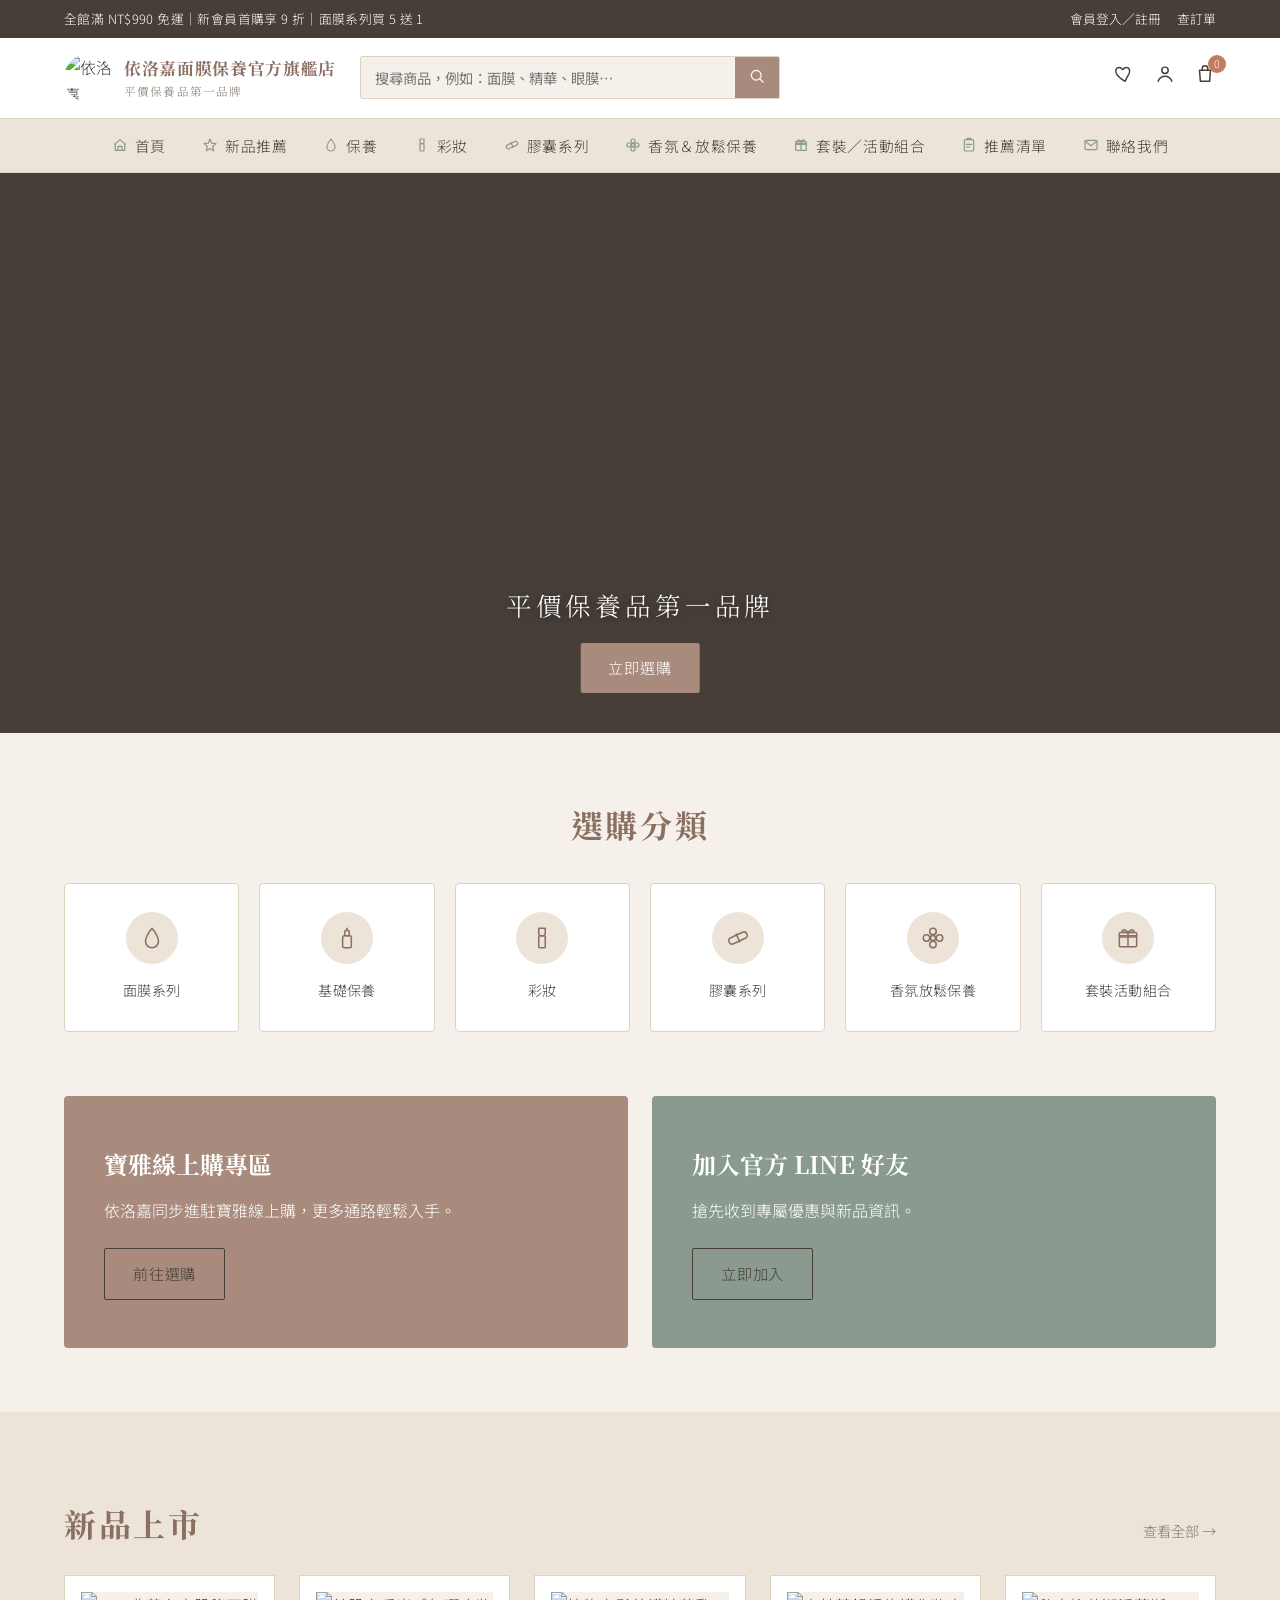
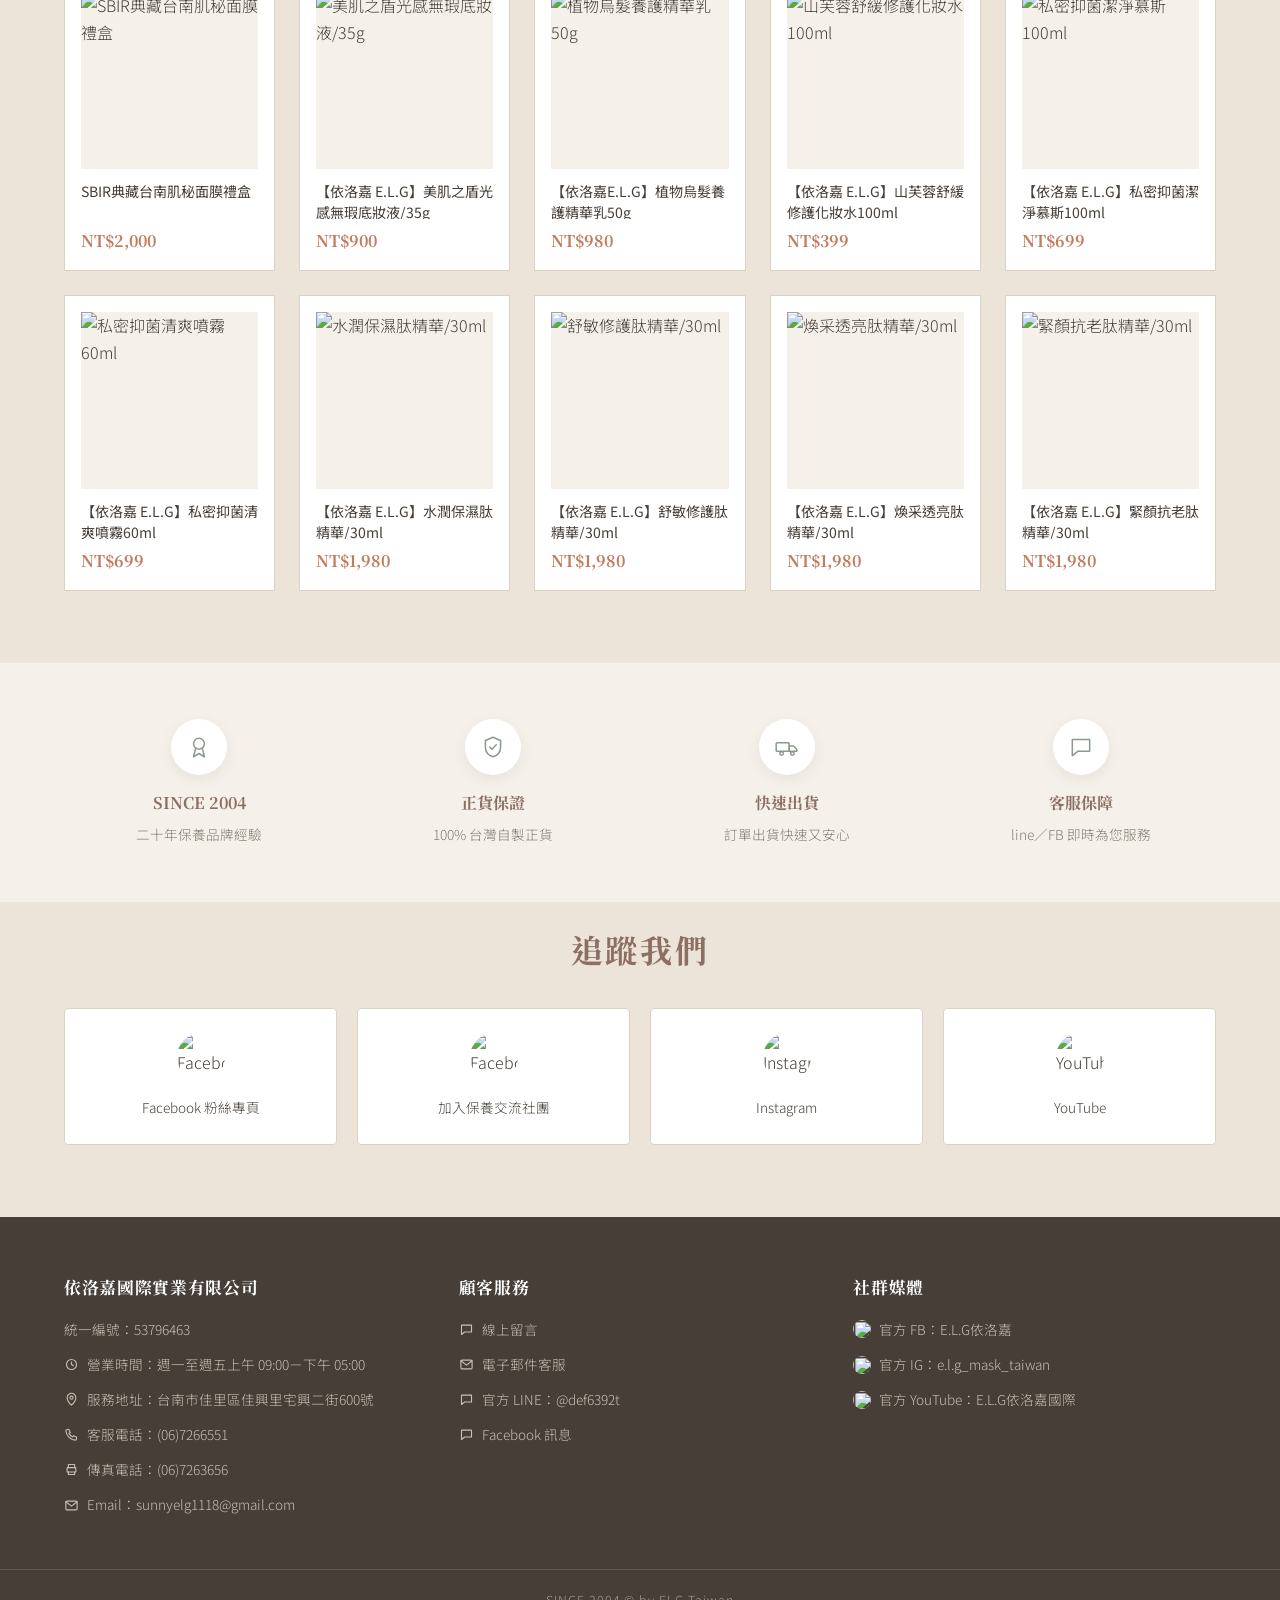
==== commit f56c4a16: "Add contact page New contact.html with company contact info, an online message form, and an embedded" ====
--- a/index.html
+++ b/index.html
@@ -196,6 +196,8 @@
           </div>
         </details>
       </li>
+
+      <li><a href="contact.html"><svg class="icon icon--nav"><use href="#icon-mail"/></svg>聯絡我們</a></li>
     </ul>
   </nav>
 </header>
@@ -415,7 +417,7 @@
 
     <div class="site-footer__col">
       <h4>顧客服務</h4>
-      <p><a href="https://www.elg.com.tw/contact"><svg class="icon icon--sm"><use href="#icon-chat"/></svg>線上留言</a></p>
+      <p><a href="contact.html"><svg class="icon icon--sm"><use href="#icon-chat"/></svg>線上留言</a></p>
       <p><a href="mailto:sunnyelg1118@gmail.com"><svg class="icon icon--sm"><use href="#icon-mail"/></svg>電子郵件客服</a></p>
       <p><a href="https://line.naver.jp/ti/p/~@def6392t"><svg class="icon icon--sm"><use href="#icon-chat"/></svg>官方 LINE：@def6392t</a></p>
       <p><a href="https://www.messenger.com/t/elgshop"><svg class="icon icon--sm"><use href="#icon-chat"/></svg>Facebook 訊息</a></p>
--- a/css/style.css
+++ b/css/style.css
@@ -586,6 +586,130 @@
   color: #A79C8E;
 }
 .site-footer__bottom p { margin: 0; }
+
+/* ===================== 內頁頁首橫幅（聯絡我們等） ===================== */
+.page-banner {
+  padding: 56px 0 40px;
+  background: var(--color-bg-alt);
+  text-align: center;
+}
+.page-banner__breadcrumb {
+  margin: 0 0 16px;
+  font-size: 0.82rem;
+  color: var(--color-text-light);
+}
+.page-banner__breadcrumb a { transition: color .2s ease; }
+.page-banner__breadcrumb a:hover { color: var(--color-primary); }
+.page-banner__title {
+  font-family: var(--font-serif);
+  font-weight: 700;
+  font-size: 2.4rem;
+  letter-spacing: 0.1em;
+  margin: 0 0 14px;
+  color: var(--color-primary-dark);
+}
+.page-banner__subtitle {
+  margin: 0 auto;
+  max-width: 560px;
+  color: var(--color-text-light);
+  font-size: 0.95rem;
+}
+
+/* ===================== 聯絡我們 ===================== */
+.section-title--left { text-align: left; margin-bottom: 28px; }
+
+.contact { padding: 64px 0; }
+.contact__grid {
+  display: grid;
+  grid-template-columns: 1fr 1.3fr;
+  gap: 56px;
+  align-items: start;
+}
+
+.contact-list {
+  display: flex;
+  flex-direction: column;
+  gap: 18px;
+  margin-bottom: 32px;
+}
+.contact-list li {
+  display: flex;
+  align-items: flex-start;
+  gap: 12px;
+  font-size: 0.92rem;
+  color: var(--color-text);
+}
+.contact-list .icon {
+  width: 20px;
+  height: 20px;
+  stroke-width: 1.5;
+  color: var(--color-secondary);
+  margin-top: 2px;
+  flex-shrink: 0;
+}
+.contact-list a { transition: color .2s ease; }
+.contact-list a:hover { color: var(--color-primary); }
+
+.contact__quick-links { display: flex; flex-wrap: wrap; gap: 14px; }
+.btn--ghost {
+  display: inline-flex;
+  align-items: center;
+  gap: 8px;
+  border: 1px solid var(--color-border);
+  color: var(--color-text);
+  background: var(--color-surface);
+}
+.btn--ghost:hover {
+  border-color: var(--color-primary);
+  color: var(--color-primary-dark);
+  background: var(--color-bg-alt);
+}
+.btn--ghost .icon--sm { margin-right: 0; vertical-align: 0; }
+
+.contact-form {
+  background: var(--color-surface);
+  border: 1px solid var(--color-border);
+  padding: 36px;
+  border-radius: 4px;
+}
+.contact-form label {
+  display: flex;
+  flex-direction: column;
+  gap: 8px;
+  font-size: 0.85rem;
+  color: var(--color-text-light);
+  margin-bottom: 20px;
+}
+.contact-form input,
+.contact-form textarea {
+  font-family: var(--font-sans);
+  font-size: 0.92rem;
+  color: var(--color-text);
+  padding: 11px 14px;
+  border: 1px solid var(--color-border);
+  border-radius: 2px;
+  background: var(--color-bg);
+  outline: none;
+  transition: border-color .2s ease;
+  resize: vertical;
+}
+.contact-form input:focus,
+.contact-form textarea:focus { border-color: var(--color-primary); }
+.form-row {
+  display: grid;
+  grid-template-columns: 1fr 1fr;
+  gap: 20px;
+}
+.contact-form .btn--primary { border: none; cursor: pointer; font-family: var(--font-sans); }
+
+/* ===================== 門市地圖 ===================== */
+.map { padding: 0 0 72px; }
+.map__frame {
+  border: 1px solid var(--color-border);
+  aspect-ratio: 16 / 7;
+  overflow: hidden;
+}
+.map__frame iframe { width: 100%; height: 100%; border: 0; }
 
 /* ========================================================
    RWD：平板
@@ -622,6 +746,8 @@
   .product-grid { grid-template-columns: repeat(3, 1fr); }
   .social__grid { grid-template-columns: repeat(2, 1fr); }
   .site-footer__grid { grid-template-columns: 1fr 1fr; }
+
+  .contact__grid { grid-template-columns: 1fr; gap: 40px; }
 }
 
 /* ========================================================
@@ -645,4 +771,9 @@
   .site-footer__grid { grid-template-columns: 1fr; }
 
   .section-title { font-size: 1.5rem; }
-}
+
+  .page-banner__title { font-size: 1.8rem; }
+  .contact-form { padding: 24px; }
+  .form-row { grid-template-columns: 1fr; gap: 0; }
+  .map__frame { aspect-ratio: 4 / 5; }
+}
